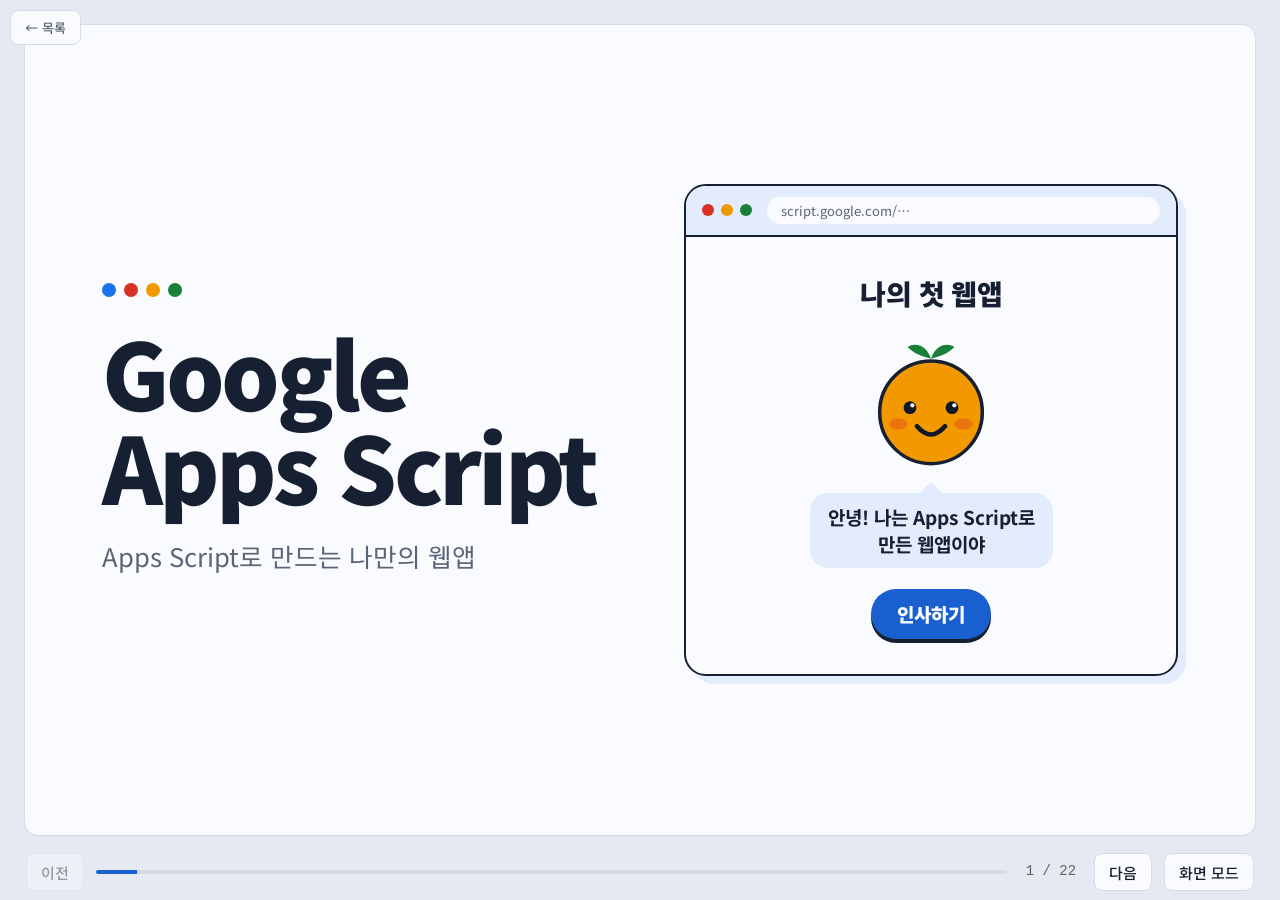
==== apps-script-intro.html @ 28c372a6 "Add course selection landing page and Apps Script slide deck Split the vibe-coding slide viewer out " ====
<!DOCTYPE html>
<html lang="ko">
<head>
<meta charset="UTF-8">
<meta name="viewport" content="width=device-width, initial-scale=1, viewport-fit=cover">
<title>Google Apps Script 소개</title>
<link rel="preconnect" href="https://fonts.googleapis.com">
<link rel="preconnect" href="https://fonts.gstatic.com" crossorigin>
<link href="https://fonts.googleapis.com/css2?family=Noto+Sans+KR:wght@400;500;700;900&display=swap" rel="stylesheet">
<style>
  :root {
    --page: #E4E9F2;
    --stage: #FAFBFE;
    --ink: #172033;
    --muted: #5A6577;
    --line: #D5DBE7;
    --accent: #1A5FD0;
    --accent-soft: #E3ECFC;
    --code-bg: #101827;
    --code-ink: #DDE5F3;
    --c-kw: #8AB4F8;
    --c-str: #81C995;
    --c-fn: #FDD663;
    --c-cm: #7C8AA3;
    --g-blue: #1A73E8;
    --g-red: #D93025;
    --g-yellow: #F29900;
    --g-green: #188038;
    --font: "Noto Sans KR", "Apple SD Gothic Neo", "Malgun Gothic", "Segoe UI", sans-serif;
    --mono: "D2Coding", ui-monospace, "SF Mono", Menlo, Consolas, "Liberation Mono", monospace;
    box-sizing: border-box;
    padding-top: env(safe-area-inset-top, 0px);
    padding-bottom: env(safe-area-inset-bottom, 0px);
  }
  @media (prefers-color-scheme: dark) {
    :root:not([data-theme="light"]) {
      --page: #090D14;
      --stage: #131A26;
      --ink: #E8EDF6;
      --muted: #9AA6BA;
      --line: #263146;
      --accent: #8AB4F8;
      --accent-soft: #1C2B47;
      --code-bg: #0A0F19;
      --g-blue: #8AB4F8;
      --g-red: #F28B82;
      --g-yellow: #FDD663;
      --g-green: #81C995;
    }
  }
  :root[data-theme="dark"] {
    --page: #090D14;
    --stage: #131A26;
    --ink: #E8EDF6;
    --muted: #9AA6BA;
    --line: #263146;
    --accent: #8AB4F8;
    --accent-soft: #1C2B47;
    --code-bg: #0A0F19;
    --g-blue: #8AB4F8;
    --g-red: #F28B82;
    --g-yellow: #FDD663;
    --g-green: #81C995;
  }

  *, *::before, *::after { box-sizing: border-box; }
  html { height: 100%; scroll-padding-top: env(safe-area-inset-top, 0px); }
  body {
    margin: 0;
    height: 100%;
    background: var(--page);
    color: var(--ink);
    font-family: var(--font);
    font-size: 16px;
    line-height: 1.65;
    overflow: hidden;
  }

  .deck {
    position: relative;
    height: 100%;
    padding: clamp(8px, 2vw, 24px);
    padding-bottom: 64px;
  }
  .stage {
    position: relative;
    height: 100%;
    background: var(--stage);
    border: 1px solid var(--line);
    border-radius: 14px;
    overflow: hidden;
  }

  .slide {
    position: absolute;
    inset: 0;
    display: none;
    flex-direction: column;
    justify-content: flex-start;
    padding: clamp(24px, 6vw, 88px);
    overflow-y: auto;
  }
  .slide.active { display: flex; animation: swap .28s ease-out; }
  @keyframes swap { from { opacity: 0; } to { opacity: 1; } }

  .inner { width: 100%; max-width: 1080px; margin: auto; }

  h1, h2, h3, p { margin: 0; }
  h2 {
    font-size: clamp(26px, 4vw, 52px);
    font-weight: 900;
    line-height: 1.25;
    letter-spacing: -0.025em;
    margin-bottom: clamp(20px, 3.4vh, 40px);
    max-width: 22em;
  }
  .lead {
    font-size: clamp(16px, 1.7vw, 22px);
    color: var(--muted);
    max-width: 34em;
  }
  .lead b, li b { color: var(--ink); font-weight: 700; }

  /* Title slide */
  .title-wrap {
    display: grid;
    grid-template-columns: minmax(0, 1.05fr) minmax(0, 1fr);
    gap: clamp(24px, 5vw, 72px);
    align-items: center;
  }
  .title-wrap h1 {
    font-size: clamp(38px, 7.2vw, 104px);
    font-weight: 900;
    line-height: 1.02;
    letter-spacing: -0.04em;
  }
  .title-wrap .sub {
    margin-top: clamp(14px, 2.5vh, 28px);
    font-size: clamp(17px, 2vw, 26px);
    color: var(--muted);
    max-width: 18em;
  }
  .dots { display: flex; gap: 8px; margin-bottom: clamp(16px, 3vh, 32px); }
  .dots i { width: 14px; height: 14px; border-radius: 50%; display: block; }
  .dots i:nth-child(1) { background: var(--g-blue); }
  .dots i:nth-child(2) { background: var(--g-red); }
  .dots i:nth-child(3) { background: var(--g-yellow); }
  .dots i:nth-child(4) { background: var(--g-green); }

  /* Code window */
  .win {
    background: var(--code-bg);
    border-radius: 12px;
    overflow: hidden;
    border: 1px solid var(--line);
    max-width: 100%;
  }
  .win-bar {
    display: flex; align-items: center; gap: 8px;
    padding: 10px 14px;
    background: rgba(255,255,255,.05);
    color: var(--c-cm);
    font-family: var(--mono);
    font-size: 13px;
  }
  .win-bar i { width: 10px; height: 10px; border-radius: 50%; background: var(--c-cm); opacity: .55; display: block; }
  .win-bar span { margin-left: 6px; }
  pre {
    margin: 0;
    padding: clamp(14px, 2vw, 24px);
    color: var(--code-ink);
    font-family: var(--mono);
    font-size: clamp(12px, 1.35vw, 17px);
    line-height: 1.7;
    overflow-x: auto;
  }
  /* Copy button in code window */
  .win-bar .copy-btn {
    margin-left: auto; padding: 6px 16px; min-height: 34px;
    border: 0; border-radius: 8px; cursor: pointer;
    background: var(--accent); color: var(--stage);
    font-family: var(--font); font-weight: 700; font-size: 15px; line-height: 1.2;
  }
  .win-bar .copy-btn { white-space: nowrap; flex: none; }
  .win-bar > span { min-width: 0; overflow: hidden; text-overflow: ellipsis; white-space: nowrap; }
  .win-bar .copy-btn:hover { filter: brightness(1.08); }
  .win-bar .copy-btn.done { background: var(--g-green); }
  .win-bar .copy-btn:focus-visible { outline: 3px solid var(--g-yellow); outline-offset: 2px; }
  .win.wide pre { font-size: clamp(13px, 1.6vw, 21px); }
  .win.prompt pre { white-space: pre-wrap; word-break: keep-all; font-family: var(--font); font-size: clamp(15px, 1.55vw, 20px); line-height: 1.65; }
  .slide.tight { padding-top: clamp(16px, 3.5vh, 40px); padding-bottom: clamp(16px, 3.5vh, 40px); }
  .slide.tight h2 { margin-bottom: clamp(12px, 2.2vh, 24px); }
  .slide.tight .note { word-break: keep-all; }
  /* Guidance under prompt windows: ask Gemini -> paste result */
  .ask-flow { display: grid; grid-template-columns: minmax(0, 1fr) auto minmax(0, 1fr); gap: 10px; align-items: stretch; margin-top: clamp(12px, 2.2vh, 22px); counter-reset: ask; }
  .ask { counter-increment: ask; display: grid; grid-template-columns: 32px minmax(0, 1fr); gap: 12px; align-items: center; padding: 12px 16px; background: var(--accent-soft); border-radius: 12px; font-size: clamp(15px, 1.55vw, 21px); font-weight: 700; line-height: 1.4; word-break: keep-all; }
  .ask::before { content: counter(ask); width: 32px; height: 32px; border-radius: 50%; background: var(--accent); color: var(--stage); display: grid; place-items: center; font-weight: 900; font-size: 15px; }
  .ask small { display: block; margin-top: 2px; font-weight: 500; color: var(--muted); font-size: 0.8em; }
  .ask-flow .ar { align-self: center; color: var(--muted); font-size: clamp(20px, 2.2vw, 30px); }
  .slide.tight .win.narrow pre { line-height: 1.55; font-size: clamp(13px, 1.55vw, 20px); }
  .win.prompt.long pre { font-size: clamp(13px, 1.2vw, 18px); line-height: 1.38; padding-top: 14px; padding-bottom: 14px; }
  .win.scroll pre { max-height: clamp(200px, 46vh, 520px); overflow: auto; }
  .k { color: var(--c-kw); }
  .s { color: var(--c-str); }
  .f { color: var(--c-fn); }
  .c { color: var(--c-cm); }

  /* Definition rows */
  .rows { border-top: 1px solid var(--line); }
  .row {
    display: grid;
    grid-template-columns: minmax(0, 12em) minmax(0, 1fr);
    gap: 8px 28px;
    padding: clamp(12px, 2vh, 20px) 0;
    border-bottom: 1px solid var(--line);
    align-items: baseline;
  }
  .row h3 { font-size: clamp(17px, 1.9vw, 24px); font-weight: 700; letter-spacing: -0.01em; }
  .split h2 { word-break: keep-all; }
  .row p { color: var(--muted); font-size: clamp(15px, 1.5vw, 19px); word-break: keep-all; }
  .row h3 .mark {
    display: inline-block; width: 10px; height: 10px; border-radius: 50%;
    margin-right: 10px; vertical-align: 0.05em;
  }

  /* Two column compare */
  .two { display: grid; grid-template-columns: repeat(2, minmax(0, 1fr)); gap: clamp(20px, 4vw, 56px); }
  .col { border-left: 4px solid var(--accent); padding-left: clamp(14px, 2vw, 24px); }
  .col.alt { border-left-color: var(--g-yellow); }
  .col h3 { font-size: clamp(19px, 2.2vw, 28px); font-weight: 900; margin-bottom: 6px; }
  .col .tag { color: var(--muted); font-size: clamp(14px, 1.4vw, 17px); margin-bottom: 14px; }
  .col ul { margin: 0; padding-left: 1.1em; color: var(--muted); font-size: clamp(15px, 1.5vw, 19px); }
  .col li { margin-bottom: 6px; }

  /* Steps (real sequence) */
  .steps { list-style: none; margin: 0; padding: 0; counter-reset: st; }
  .steps li {
    counter-increment: st;
    display: grid;
    grid-template-columns: 44px minmax(0, 1fr);
    gap: 16px;
    padding: clamp(10px, 1.8vh, 18px) 0;
    border-bottom: 1px solid var(--line);
    font-size: clamp(16px, 1.7vw, 22px);
    align-items: baseline;
  }
  .steps li:first-child { border-top: 1px solid var(--line); }
  .steps li::before {
    content: counter(st);
    width: 36px; height: 36px; border-radius: 50%;
    background: var(--accent-soft); color: var(--accent);
    display: grid; place-items: center;
    font-weight: 900; font-size: 16px;
    align-self: center;
  }
  .steps small { display: block; color: var(--muted); font-size: 0.78em; }

  .link-box {
    display: inline-block;
    margin-top: clamp(16px, 3vh, 32px);
    padding: 14px 22px;
    border-radius: 10px;
    background: var(--accent);
    color: var(--stage);
    font-weight: 700;
    font-size: clamp(17px, 2vw, 24px);
    text-decoration: none;
    font-family: var(--mono);
  }
  .link-box:focus-visible, .ctl button:focus-visible, .theme:focus-visible {
    outline: 3px solid var(--g-yellow); outline-offset: 3px;
  }

  .home-link {
    position: fixed;
    top: calc(env(safe-area-inset-top, 0px) + 10px);
    left: calc(env(safe-area-inset-left, 0px) + 10px);
    z-index: 10;
    display: inline-flex; align-items: center; gap: 6px;
    padding: 6px 14px;
    border-radius: 8px;
    background: var(--stage);
    border: 1px solid var(--line);
    color: var(--muted);
    font-size: 13px; font-weight: 500;
    text-decoration: none;
  }
  .home-link:hover { border-color: var(--accent); color: var(--ink); }
  .home-link:focus-visible { outline: 3px solid var(--g-yellow); outline-offset: 2px; }

  .note {
    margin-top: clamp(14px, 2.4vh, 26px);
    padding: 12px 16px;
    background: var(--accent-soft);
    border-radius: 8px;
    color: var(--ink);
    font-size: clamp(14px, 1.4vw, 18px);
    max-width: 40em;
  }

  .split { display: grid; grid-template-columns: minmax(0, 1fr) minmax(0, 1.1fr); gap: clamp(20px, 4vw, 56px); align-items: center; }
  .split .txt ul { margin: 16px 0 0; padding-left: 1.1em; color: var(--muted); font-size: clamp(15px, 1.6vw, 20px); }
  .split .txt li { margin-bottom: 8px; }

  /* Controls */
  .ctl {
    position: fixed; left: 0; right: 0;
    bottom: env(safe-area-inset-bottom, 0px);
    height: 56px;
    display: flex; align-items: center; gap: 12px;
    padding: 0 clamp(12px, 2vw, 28px);
  }
  .ctl button, .theme {
    font-family: var(--font);
    background: var(--stage);
    color: var(--ink);
    border: 1px solid var(--line);
    border-radius: 8px;
    height: 38px; min-width: 44px; padding: 0 14px;
    font-size: 15px; font-weight: 500;
    cursor: pointer;
  }
  .ctl button:hover:not(:disabled), .theme:hover { border-color: var(--accent); }
  .ctl button:disabled { opacity: .4; cursor: default; }
  .bar { flex: 1; height: 4px; background: var(--line); border-radius: 2px; overflow: hidden; }
  .bar i { display: block; height: 100%; width: 0; background: var(--accent); transition: width .25s ease; }
  .count { font-family: var(--mono); font-size: 14px; color: var(--muted); min-width: 4.5em; text-align: center; }

  /* Less text, bigger type */
  .row { grid-template-columns: minmax(0, 11em) minmax(0, 1fr); }
  .row h3 { font-size: clamp(20px, 2.6vw, 34px); }
  .row p { font-size: clamp(18px, 2.2vw, 28px); color: var(--ink); }
  .col h3 { font-size: clamp(24px, 3.2vw, 44px); }
  .col .tag { font-size: clamp(16px, 1.8vw, 24px); margin: 0; }
  .win.narrow { max-width: 760px; }
  .win.narrow pre { font-size: clamp(13px, 1.7vw, 22px); }
  .note { font-size: clamp(16px, 1.8vw, 24px); }
  .steps li { font-size: clamp(18px, 2.2vw, 28px); }

  /* Sheet mock */
  .sheet { width: 100%; border-collapse: collapse; font-size: clamp(15px, 1.9vw, 24px); background: var(--stage); border: 1px solid var(--line); }
  .sheet th, .sheet td { border: 1px solid var(--line); padding: 10px 16px; text-align: left; }
  .sheet thead th, .sheet tbody th { background: var(--accent-soft); color: var(--muted); font-weight: 500; text-align: center; width: 15%; }
  .sheet td.hd { font-weight: 700; }
  .sheet tr.new td { background: #FFF1B8; color: #3A2E00; font-weight: 700; }
  :root[data-theme="dark"] .sheet tr.new td { background: #4A3D0A; color: #FDE68A; }
  @media (prefers-color-scheme: dark) { :root:not([data-theme="light"]) .sheet tr.new td { background: #4A3D0A; color: #FDE68A; } }
  .cap { margin-top: 12px; color: var(--muted); font-size: clamp(15px, 1.7vw, 22px); }

  /* Spreadsheet as database */
  .tscroll { overflow-x: auto; }
  .sheet.db thead th { width: auto; text-align: left; color: var(--accent); font-weight: 700; }
  .sheet.db td { min-width: 5em; }

  /* Title slide: cute web app window */
  .app { background: var(--stage); border: 2px solid var(--ink); border-radius: 22px; overflow: hidden; max-width: 100%; box-shadow: 8px 8px 0 var(--accent-soft); }
  .app-bar { display: flex; align-items: center; gap: 7px; padding: 11px 16px; background: var(--accent-soft); border-bottom: 2px solid var(--ink); }
  .app-bar i { width: 12px; height: 12px; border-radius: 50%; display: block; }
  .app-bar i:nth-child(1) { background: var(--g-red); }
  .app-bar i:nth-child(2) { background: var(--g-yellow); }
  .app-bar i:nth-child(3) { background: var(--g-green); }
  .app-bar .url { margin-left: 8px; flex: 1; min-width: 0; padding: 3px 14px; border-radius: 999px; background: var(--stage); color: var(--muted); font-size: 13px; overflow: hidden; text-overflow: ellipsis; white-space: nowrap; }
  .app-body { display: flex; flex-direction: column; align-items: center; text-align: center; padding: clamp(18px, 2.6vw, 34px) clamp(16px, 2.4vw, 30px) clamp(20px, 2.8vw, 36px); }
  .app-title { font-size: clamp(18px, 2.2vw, 28px); font-weight: 900; letter-spacing: -0.02em; margin-bottom: clamp(10px, 1.8vh, 18px); }
  .mascot { width: clamp(88px, 11vw, 140px); height: auto; display: block; animation: bob 2.6s ease-in-out infinite; }
  @keyframes bob { 0%, 100% { transform: translateY(0); } 50% { transform: translateY(-6px); } }
  .bubble { position: relative; margin-top: clamp(14px, 2.2vh, 22px); padding: 10px 18px; border-radius: 18px; background: var(--accent-soft); color: var(--ink); font-size: clamp(14px, 1.5vw, 19px); font-weight: 700; line-height: 1.45; }
  .bubble::before { content: ""; position: absolute; left: 50%; top: -8px; width: 16px; height: 16px; background: var(--accent-soft); transform: translateX(-50%) rotate(45deg); border-radius: 3px; }
  .cute-btn { margin-top: clamp(14px, 2.4vh, 24px); padding: 9px 26px; border-radius: 999px; background: var(--accent); color: var(--stage); font-weight: 900; font-size: clamp(14px, 1.5vw, 19px); box-shadow: 0 4px 0 var(--ink); }

  /* What is Apps Script */
  .def { font-size: clamp(22px, 3.2vw, 42px); font-weight: 700; line-height: 1.5; letter-spacing: -0.02em; max-width: 22em; margin: 0 0 clamp(24px, 4vh, 44px); }
  .def b { color: var(--accent); font-weight: 900; }
  .svc { list-style: none; margin: 0; padding: 0; display: flex; flex-wrap: wrap; gap: 10px 28px; }
  .svc li { display: flex; align-items: center; gap: 10px; font-size: clamp(16px, 1.9vw, 24px); color: var(--muted); font-weight: 500; }
  .svc i { width: 12px; height: 12px; border-radius: 50%; display: block; }

  /* Wheel illustration */
  .wheel-wrap { display: flex; justify-content: center; }
  .wheel { width: 100%; max-width: 340px; height: auto; }

  /* Part dividers */
  .part { display: flex; align-items: center; flex-wrap: wrap; gap: clamp(16px, 5vw, 72px); }
  .pnum {
    font-size: clamp(120px, 24vw, 320px); font-weight: 900; line-height: .85;
    letter-spacing: -0.06em; color: var(--accent);
  }
  .part.p2 .pnum { color: var(--g-green); }
  .plabel { margin: 0 0 8px; font-size: clamp(18px, 2.2vw, 28px); font-weight: 700; color: var(--muted); }
  .part h2 { margin: 0; font-size: clamp(32px, 5.6vw, 72px); }

  /* File roles flow */
  .flow { display: flex; align-items: stretch; gap: clamp(8px, 1.6vw, 20px); }
  .flow .box {
    flex: 1; min-width: 0; background: var(--stage);
    border: 2px solid var(--line); border-radius: 12px;
    padding: clamp(14px, 2.4vw, 30px);
  }
  .flow .b1 { border-color: var(--g-blue); }
  .flow .b2 { border-color: var(--g-yellow); }
  .flow .b3 { border-color: var(--g-green); }
  .flow .box b { display: block; font-size: clamp(20px, 2.8vw, 36px); font-weight: 900; letter-spacing: -0.02em; margin-bottom: 6px; overflow-wrap: anywhere; }
  .flow .box span { display: block; color: var(--muted); font-size: clamp(15px, 1.8vw, 24px); }
  .flow .ar { align-self: center; color: var(--muted); font-size: clamp(22px, 3.2vw, 44px); }

  @media (max-width: 720px) {
    .flow { flex-direction: column; }
    .flow .ar { transform: rotate(90deg); align-self: center; }

    .title-wrap, .split, .two { grid-template-columns: minmax(0, 1fr); }
    .row { grid-template-columns: minmax(0, 1fr); gap: 2px; }
    .slide { padding-top: 32px; }
    .inner { margin: 0 auto; }
    .ask-flow { grid-template-columns: minmax(0, 1fr); }
    .ask-flow .ar { transform: rotate(90deg); justify-self: center; }
    .theme { display: none; }
  }
  @media (prefers-reduced-motion: reduce) {
    .slide.active { animation: none; }
    .bar i { transition: none; }
    .mascot { animation: none; }
  }
</style>
</head>
<body>
<a class="home-link" href="index.html">← 목록</a>
<main class="deck">
  <div class="stage" id="stage">

    <!-- 1. Title -->
    <section class="slide active" aria-label="표지">
      <div class="inner title-wrap">
        <div>
          <div class="dots" aria-hidden="true"><i></i><i></i><i></i><i></i></div>
          <h1>Google<br>Apps Script</h1>
          <p class="sub">Apps Script로 만드는 나만의 웹앱</p>
        </div>
        <div class="app" aria-hidden="true">
          <div class="app-bar"><i></i><i></i><i></i><span class="url">script.google.com/…</span></div>
          <div class="app-body">
            <div class="app-title">나의 첫 웹앱</div>
            <svg class="mascot" viewBox="0 0 120 120" role="img" aria-label="웃는 얼굴 캐릭터">
              <path d="M60 22 C56 10 46 8 40 12 C46 18 52 20 60 22 Z" fill="var(--g-green)"/>
              <path d="M60 22 C64 10 74 8 80 12 C74 18 68 20 60 22 Z" fill="var(--g-green)"/>
              <circle cx="60" cy="68" r="44" fill="var(--g-yellow)" stroke="var(--ink)" stroke-width="3"/>
              <circle cx="42" cy="64" r="5.5" fill="var(--code-bg)"/>
              <circle cx="78" cy="64" r="5.5" fill="var(--code-bg)"/>
              <circle cx="44" cy="62" r="1.8" fill="#fff"/>
              <circle cx="80" cy="62" r="1.8" fill="#fff"/>
              <ellipse cx="32" cy="78" rx="8" ry="5" fill="var(--g-red)" opacity=".35"/>
              <ellipse cx="88" cy="78" rx="8" ry="5" fill="var(--g-red)" opacity=".35"/>
              <path d="M48 80 Q60 94 72 80" fill="none" stroke="var(--code-bg)" stroke-width="4" stroke-linecap="round"/>
            </svg>
            <div class="bubble">안녕! 나는 Apps Script로<br>만든 웹앱이야</div>
            <div class="cute-btn">인사하기</div>
          </div>
        </div>
      </div>
    </section>

    <!-- Part 1 divider -->
    <section class="slide" aria-label="파트 1">
      <div class="inner part">
        <div class="pnum" aria-hidden="true">1</div>
        <div>
          <p class="plabel">파트 1</p>
          <h2>Apps Script 소개와 돌림판 만들기</h2>
        </div>
      </div>
    </section>

    <!-- What is Apps Script -->
    <section class="slide" aria-label="Apps Script란">
      <div class="inner">
        <h2>Google Apps Script란?</h2>
        <p class="def">구글 서비스를 <b>자바스크립트</b>로 다루고 확장할 수 있도록 구글이 제공하는 개발 플랫폼입니다.</p>
        <ul class="svc" aria-label="연동 가능한 구글 서비스">
          <li><i style="background:var(--g-green)"></i>스프레드시트</li>
          <li><i style="background:var(--g-blue)"></i>문서</li>
          <li><i style="background:var(--g-red)"></i>Gmail</li>
          <li><i style="background:var(--g-yellow)"></i>캘린더</li>
          <li><i style="background:var(--muted)"></i>드라이브</li>
          <li><i style="background:var(--g-blue)"></i>폼</li>
        </ul>
      </div>
    </section>

    <!-- 2. Features -->
    <section class="slide" aria-label="특징">
      <div class="inner">
        <h2>특징</h2>
        <div class="rows">
          <div class="row"><h3>자바스크립트</h3><p>익숙한 언어로 작성</p></div>
          <div class="row"><h3>구글 서버</h3><p>내 컴퓨터에서 안 돌려도 됨</p></div>
          <div class="row"><h3>구글 연동</h3><p>시트 · 메일 · 캘린더 · 폼</p></div>
        </div>
      </div>
    </section>

    <!-- 3. Benefits -->
    <section class="slide" aria-label="장점">
      <div class="inner">
        <h2>장점</h2>
        <div class="rows">
          <div class="row"><h3>무료</h3><p>구글 계정만 있으면 OK</p></div>
          <div class="row"><h3>설치 없음</h3><p>브라우저에서 바로 개발</p></div>
          <div class="row"><h3>자동화</h3><p>반복 작업을 알아서 처리</p></div>
          <div class="row"><h3>공유</h3><p>링크 하나로 웹앱 배포</p></div>
        </div>
      </div>
    </section>

    <!-- 4. Site -->
    <section class="slide" aria-label="사이트">
      <div class="inner">
        <h2>여기서 시작하세요</h2>
        <a class="link-box" href="https://script.google.com" target="_blank" rel="noopener">script.google.com</a>
        <p class="note">구글 로그인 → <b>새 프로젝트</b></p>
      </div>
    </section>

    <!-- 5. Files -->
    <section class="slide" aria-label="만들 수 있는 파일">
      <div class="inner">
        <h2>이런 파일을 만들 수 있어요</h2>
        <div class="two">
          <div class="col">
            <h3>자바스크립트 파일</h3>
            <p class="tag">기능을 만드는 코드 (.gs)</p>
          </div>
          <div class="col alt">
            <h3>HTML 파일</h3>
            <p class="tag">화면을 만드는 웹페이지</p>
          </div>
        </div>
      </div>
    </section>

    <!-- Practice 1 intro -->
    <section class="slide" aria-label="실습 1 돌림판">
      <div class="inner split">
        <div class="txt">
          <h2>실습 1 : 돌림판 만들기</h2>
          <div class="rows">
            <div class="row"><h3>Code.gs</h3><p>페이지를 여는 역할</p></div>
            <div class="row"><h3>index.html</h3><p>화면을 만드는 역할</p></div>
          </div>
        </div>
        <div class="wheel-wrap" aria-hidden="true">
          <svg class="wheel" viewBox="0 0 320 340" role="img" aria-label="돌림판 예시">
            <path d="M160 190 L90.0 68.8 A140 140 0 0 1 230.0 68.8 Z" style="fill:var(--g-blue);stroke:var(--stage);stroke-width:3"/>
            <text transform="translate(160 190) rotate(-90)" x="126" y="6" text-anchor="end" style="fill:var(--stage);font-weight:700;font-size:17px;font-family:var(--font)">김철수</text>
            <path d="M160 190 L230.0 68.8 A140 140 0 0 1 300.0 190.0 Z" style="fill:var(--g-red);stroke:var(--stage);stroke-width:3"/>
            <text transform="translate(160 190) rotate(-30)" x="126" y="6" text-anchor="end" style="fill:var(--stage);font-weight:700;font-size:17px;font-family:var(--font)">이영희</text>
            <path d="M160 190 L300.0 190.0 A140 140 0 0 1 230.0 311.2 Z" style="fill:var(--g-green);stroke:var(--stage);stroke-width:3"/>
            <text transform="translate(160 190) rotate(30)" x="126" y="6" text-anchor="end" style="fill:var(--stage);font-weight:700;font-size:17px;font-family:var(--font)">박민수</text>
            <path d="M160 190 L230.0 311.2 A140 140 0 0 1 90.0 311.2 Z" style="fill:var(--g-blue);stroke:var(--stage);stroke-width:3"/>
            <text transform="translate(160 190) rotate(90)" x="126" y="6" text-anchor="end" style="fill:var(--stage);font-weight:700;font-size:17px;font-family:var(--font)">최지우</text>
            <path d="M160 190 L90.0 311.2 A140 140 0 0 1 20.0 190.0 Z" style="fill:var(--g-red);stroke:var(--stage);stroke-width:3"/>
            <text transform="translate(160 190) rotate(150)" x="126" y="6" text-anchor="end" style="fill:var(--stage);font-weight:700;font-size:17px;font-family:var(--font)">정하늘</text>
            <path d="M160 190 L20.0 190.0 A140 140 0 0 1 90.0 68.8 Z" style="fill:var(--g-green);stroke:var(--stage);stroke-width:3"/>
            <text transform="translate(160 190) rotate(210)" x="126" y="6" text-anchor="end" style="fill:var(--stage);font-weight:700;font-size:17px;font-family:var(--font)">한서윤</text>
            <circle cx="160" cy="190" r="18" style="fill:var(--stage);stroke:var(--line);stroke-width:2"/>
            <path d="M146 18 L174 18 L160 58 Z" style="fill:var(--ink)"/>
          </svg>
        </div>
      </div>
    </section>

    <!-- Practice 1: ask Gemini (prompt, copy) -->
    <section class="slide tight" aria-label="Gemini에게 물어보기">
      <div class="inner">
        <h2>Gemini에게 물어보기</h2>
        <div class="win wide prompt">
          <div class="win-bar"><i></i><i></i><i></i><span>Gemini 프롬프트</span><button class="copy-btn" type="button" data-target="prompt-gemini" aria-live="polite">프롬프트 복사</button></div>
<pre id="prompt-gemini">Google Apps Script 웹앱으로 돌림판을 만들어 줘. 스프레드시트 연동은 없고, 파일은 2개야.
1) Code.gs : doGet()에서 index.html 열기, 제목 '돌림판', 모바일 viewport 설정
2) index.html : canvas 돌림판, '돌리기' 버튼, 결과 표시, 항목 입력창(한 줄에 하나, 최대 12개)
파일별로 코드블록을 나눠서, 설명 없이 코드만 줘.</pre>
        </div>
        <div class="ask-flow">
          <div class="ask"><span>프롬프트를 복사해서 Gemini에게 물어보기</span></div>
          <span class="ar" aria-hidden="true">→</span>
          <div class="ask"><span>나온 코드를 <b>Code.gs</b>와 <b>index.html</b>에 각각 붙여넣기<small>index.html은 + 버튼 → HTML → 이름 index로 추가</small></span></div>
        </div>
      </div>
    </section>

    <!-- Practice 1 deploy -->
    <section class="slide" aria-label="돌림판 배포">
      <div class="inner">
        <h2>웹앱으로 배포하기</h2>
        <ol class="steps">
          <li><span>배포 → 새 배포 → 웹 앱</span></li>
          <li><span>실행 사용자 <b>나</b> · 액세스 <b>모든 사용자</b></span></li>
          <li><span>주소(URL)를 열어 돌림판 확인</span></li>
        </ol>
      </div>
    </section>

    <!-- Part 2 divider -->
    <section class="slide" aria-label="파트 2">
      <div class="inner part p2">
        <div class="pnum" aria-hidden="true">2</div>
        <div>
          <p class="plabel">파트 2</p>
          <h2>스프레드시트 연동 게시판 만들기</h2>
        </div>
      </div>
    </section>

    <!-- 7. Board goal -->
    <section class="slide" aria-label="게시판 만들기">
      <div class="inner">
        <h2>실습 2 : 게시판 만들기</h2>
        <div class="rows">
          <div class="row"><h3>글쓰기</h3><p>누구나</p></div>
          <div class="row"><h3>글 읽기</h3><p>선생님만</p></div>
          <div class="row"><h3>댓글 · 삭제</h3><p>선생님만</p></div>
        </div>
      </div>
    </section>

    <!-- Why spreadsheet -->
    <section class="slide" aria-label="글 저장할 곳">
      <div class="inner">
        <h2>게시글은 어디에 저장할까요?</h2>
        <div class="rows">
          <div class="row"><h3>필요</h3><p>게시글을 저장할 데이터베이스</p></div>
          <div class="row"><h3>문제</h3><p>서버 구축과 설정에 시간과 지식이 필요</p></div>
          <div class="row"><h3>해결</h3><p>구글 스프레드시트를 데이터베이스로 활용</p></div>
        </div>
      </div>
    </section>

    <!-- Spreadsheet as DB -->
    <section class="slide" aria-label="스프레드시트는 간단한 데이터베이스">
      <div class="inner">
        <h2>스프레드시트가 간단한 데이터베이스 역할을 해요</h2>
        <div class="tscroll">
          <table class="sheet db" aria-label="게시판 시트 예시">
            <thead><tr><th>번호</th><th>이름</th><th>제목</th><th>내용</th><th>댓글</th></tr></thead>
            <tbody>
              <tr><td>1</td><td>김철수</td><td>안녕하세요</td><td>첫 글이에요!</td><td>환영해요</td></tr>
              <tr><td>2</td><td>이영희</td><td>질문 있어요</td><td>숙제가 뭐예요?</td><td></td></tr>
            </tbody>
          </table>
        </div>
        <p class="cap">한 줄이 글 하나, 사용자가 글을 남기면 새 줄이 생겨요</p>
      </div>
    </section>

    <!-- 8. Roles -->
    <section class="slide" aria-label="파일의 역할">
      <div class="inner">
        <h2>파일은 두 개, 역할이 달라요</h2>
        <div class="flow">
          <div class="box b1"><b>index.html</b><span>화면<br>글 쓰는 곳</span></div>
          <div class="ar" aria-hidden="true">→</div>
          <div class="box b2"><b>Code.gs</b><span>처리<br>저장 · 확인 · 삭제</span></div>
          <div class="ar" aria-hidden="true">→</div>
          <div class="box b3"><b>스프레드시트</b><span>저장소<br>글이 쌓이는 곳</span></div>
        </div>
        <p class="note">Code.gs는 자바스크립트로 쓴 파일이에요.</p>
      </div>
    </section>

    <!-- Part 2 start -->
    <section class="slide" aria-label="시작하기">
      <div class="inner">
        <h2>시작하기 : 스프레드시트 만들기</h2>
        <ol class="steps">
          <li><span>구글 스프레드시트를 새로 만들기</span></li>
          <li><span>상단 메뉴에서 확장 프로그램 → Apps Script</span></li>
          <li><span>Code.gs 파일이 열리면 준비 완료</span></li>
        </ol>
        <p class="note">이렇게 열면 스프레드시트와 자동으로 연결됩니다.</p>
      </div>
    </section>

    <!-- Part 2: ask Gemini (prompt, copy) -->
    <section class="slide tight" aria-label="게시판 Gemini에게 물어보기">
      <div class="inner">
        <h2>Gemini에게 물어보기</h2>
        <div class="win wide prompt long">
          <div class="win-bar"><i></i><i></i><i></i><span>Gemini 프롬프트</span><button class="copy-btn" type="button" data-target="prompt-gemini-board" aria-live="polite">프롬프트 복사</button></div>
<pre id="prompt-gemini-board">Google 스프레드시트에서 연 Apps Script로 '우리 반 게시판' 웹앱을 만들어 줘. 파일은 2개야.

[Code.gs]
- 맨 위에 선생님 비밀번호 상수(TEACHER_PASSWORD) 두기
- '게시판' 시트에 글 저장 (없으면 제목 줄과 함께 자동 생성)
  열 : 번호, 작성일시, 이름, 제목, 내용, 댓글
- 글쓰기는 누구나 (빈칸·글자 수 검사, 동시에 써도 겹치지 않게)
- 글 목록(최신순) · 댓글 · 삭제는 선생님만, 비밀번호는 서버에서 확인

[index.html]
- 탭 2개 : 글쓰기 / 선생님 전용
- 글쓰기 : 이름·제목·내용 입력 + '글 남기기' 버튼, 결과 메시지
- 선생님 전용 : 비밀번호로 입장 → 글 목록, 댓글 등록, 삭제(확인창)
- 글 내용은 textContent로 표시, 모바일에서도 잘 보이게
파일별로 코드블록을 나눠서, 설명 없이 코드만 줘.</pre>
        </div>
        <div class="ask-flow">
          <div class="ask"><span>프롬프트를 복사해서 Gemini에게 물어보기</span></div>
          <span class="ar" aria-hidden="true">→</span>
          <div class="ask"><span>나온 코드 2개는 다음 장에서 붙여넣기<small><b>Code.gs</b> → <b>index.html</b> 순서</small></span></div>
        </div>
      </div>
    </section>

    <!-- 9. Make Code.gs -->
    <section class="slide" aria-label="Code.gs 만들기">
      <div class="inner">
        <h2>Code.gs 만들기</h2>
        <ol class="steps">
          <li><span>Gemini가 준 <b>Code.gs</b> 코드를 복사해서, 안을 지우고 붙여 넣기</span></li>
          <li><span>맨 위 비밀번호를 내 것으로 바꾸기</span></li>
          <li><span>저장하기 (Ctrl + S)</span></li>
        </ol>
      </div>
    </section>

    <!-- 10. Make index.html -->
    <section class="slide" aria-label="index.html 만들기">
      <div class="inner">
        <h2>index.html 만들기</h2>
        <ol class="steps">
          <li><span>왼쪽 파일 옆 + 버튼 → HTML</span></li>
          <li><span>이름을 index로 정하기</span></li>
          <li><span>Gemini가 준 <b>index.html</b> 코드를 복사해서, 안을 지우고 붙여 넣기</span></li>
        </ol>
        <p class="note">이름은 꼭 <b>index.html</b>로 해야 합니다. Code.gs가 이 이름으로 화면을 찾아요.</p>
      </div>
    </section>

    <!-- 11. Deploy -->
    <section class="slide" aria-label="배포하기">
      <div class="inner">
        <h2>배포하기</h2>
        <ol class="steps">
          <li><span>배포 → 새 배포 → 웹 앱 (설정은 실습 1과 동일)</span></li>
          <li><span>스프레드시트 접근 권한 승인</span></li>
          <li><span>주소(URL)를 학생에게 공유</span></li>
        </ol>
        <p class="note">코드를 고친 뒤에는 새 버전으로 다시 배포합니다.</p>
      </div>
    </section>

    <!-- Sharing settings -->
    <section class="slide" aria-label="공유 설정 확인">
      <div class="inner">
        <h2>공유 설정 확인</h2>
        <div class="rows">
          <div class="row"><h3>스프레드시트</h3><p>나만 접근 (일반 액세스: 제한됨)</p></div>
          <div class="row"><h3>학생</h3><p>웹앱 주소로만 접속 (시트 권한 불필요)</p></div>
          <div class="row"><h3>웹앱 액세스</h3><p>모든 사용자</p></div>
        </div>
      </div>
    </section>

    <!-- 12. Start -->
    <section class="slide" aria-label="마무리">
      <div class="inner">
        <h2>지금 바로 해 보세요</h2>
        <a class="link-box" href="https://script.google.com" target="_blank" rel="noopener">script.google.com</a>
      </div>
    </section>

  </div>
</main>

<nav class="ctl" aria-label="슬라이드 이동">
  <button id="prev" type="button" aria-label="이전 슬라이드">이전</button>
  <div class="bar" aria-hidden="true"><i id="prog"></i></div>
  <span class="count" id="count" aria-live="polite">1 / 10</span>
  <button id="next" type="button" aria-label="다음 슬라이드">다음</button>
  <button class="theme" id="theme" type="button" aria-label="밝게 또는 어둡게 전환">화면 모드</button>
</nav>

<script>
(function () {
  var slides = Array.prototype.slice.call(document.querySelectorAll('.slide'));
  var prev = document.getElementById('prev');
  var next = document.getElementById('next');
  var prog = document.getElementById('prog');
  var count = document.getElementById('count');
  var idx = 0;

  function show(n) {
    idx = Math.max(0, Math.min(slides.length - 1, n));
    slides.forEach(function (s, i) {
      s.classList.toggle('active', i === idx);
      if (i === idx) { s.scrollTop = 0; }
    });
    prev.disabled = idx === 0;
    next.disabled = idx === slides.length - 1;
    prog.style.width = ((idx + 1) / slides.length * 100) + '%';
    count.textContent = (idx + 1) + ' / ' + slides.length;
  }

  prev.addEventListener('click', function () { show(idx - 1); });
  next.addEventListener('click', function () { show(idx + 1); });

  document.addEventListener('keydown', function (e) {
    if (e.key === 'ArrowRight' || e.key === 'PageDown' || e.key === ' ') {
      if (e.target && e.target.tagName === 'BUTTON' && e.key === ' ') { return; }
      e.preventDefault(); show(idx + 1);
    } else if (e.key === 'ArrowLeft' || e.key === 'PageUp') {
      e.preventDefault(); show(idx - 1);
    } else if (e.key === 'Home') { show(0); }
    else if (e.key === 'End') { show(slides.length - 1); }
  });

  var sx = null, sy = null;
  var stage = document.getElementById('stage');
  stage.addEventListener('touchstart', function (e) {
    sx = e.touches[0].clientX; sy = e.touches[0].clientY;
  }, { passive: true });
  stage.addEventListener('touchend', function (e) {
    if (sx === null) { return; }
    var dx = e.changedTouches[0].clientX - sx;
    var dy = e.changedTouches[0].clientY - sy;
    if (Math.abs(dx) > 60 && Math.abs(dx) > Math.abs(dy) * 1.5) {
      show(dx < 0 ? idx + 1 : idx - 1);
    }
    sx = null; sy = null;
  }, { passive: true });

  document.getElementById('theme').addEventListener('click', function () {
    var root = document.documentElement;
    var current = root.getAttribute('data-theme');
    if (!current) {
      current = window.matchMedia('(prefers-color-scheme: dark)').matches ? 'dark' : 'light';
    }
    root.setAttribute('data-theme', current === 'dark' ? 'light' : 'dark');
  });

  function fallbackCopy(text) {
    var ta = document.createElement('textarea');
    ta.value = text;
    ta.setAttribute('readonly', '');
    ta.style.position = 'fixed'; ta.style.top = '0'; ta.style.left = '-9999px'; ta.style.opacity = '0';
    document.body.appendChild(ta);
    ta.select();
    ta.setSelectionRange(0, text.length);
    var ok = false;
    try { ok = document.execCommand('copy'); } catch (err) { ok = false; }
    document.body.removeChild(ta);
    return ok;
  }

  Array.prototype.forEach.call(document.querySelectorAll('.copy-btn'), function (btn) {
    var label = btn.textContent;
    btn.addEventListener('click', function () {
      var pre = document.getElementById(btn.getAttribute('data-target'));
      var text = pre.textContent;
      function done(ok) {
        if (!ok) {
          var r = document.createRange();
          r.selectNodeContents(pre);
          var sel = window.getSelection();
          sel.removeAllRanges();
          sel.addRange(r);
        }
        btn.textContent = ok ? '복사됨 ✓' : '자동 복사 실패 · Ctrl+C';
        btn.classList.toggle('done', ok);
        clearTimeout(btn._t);
        btn._t = setTimeout(function () {
          btn.textContent = label;
          btn.classList.remove('done');
        }, 2200);
      }
      if (navigator.clipboard && navigator.clipboard.writeText) {
        navigator.clipboard.writeText(text).then(
          function () { done(true); },
          function () { done(fallbackCopy(text)); }
        );
      } else {
        done(fallbackCopy(text));
      }
    });
  });

  show(0);
})();
</script>
</body>
</html>
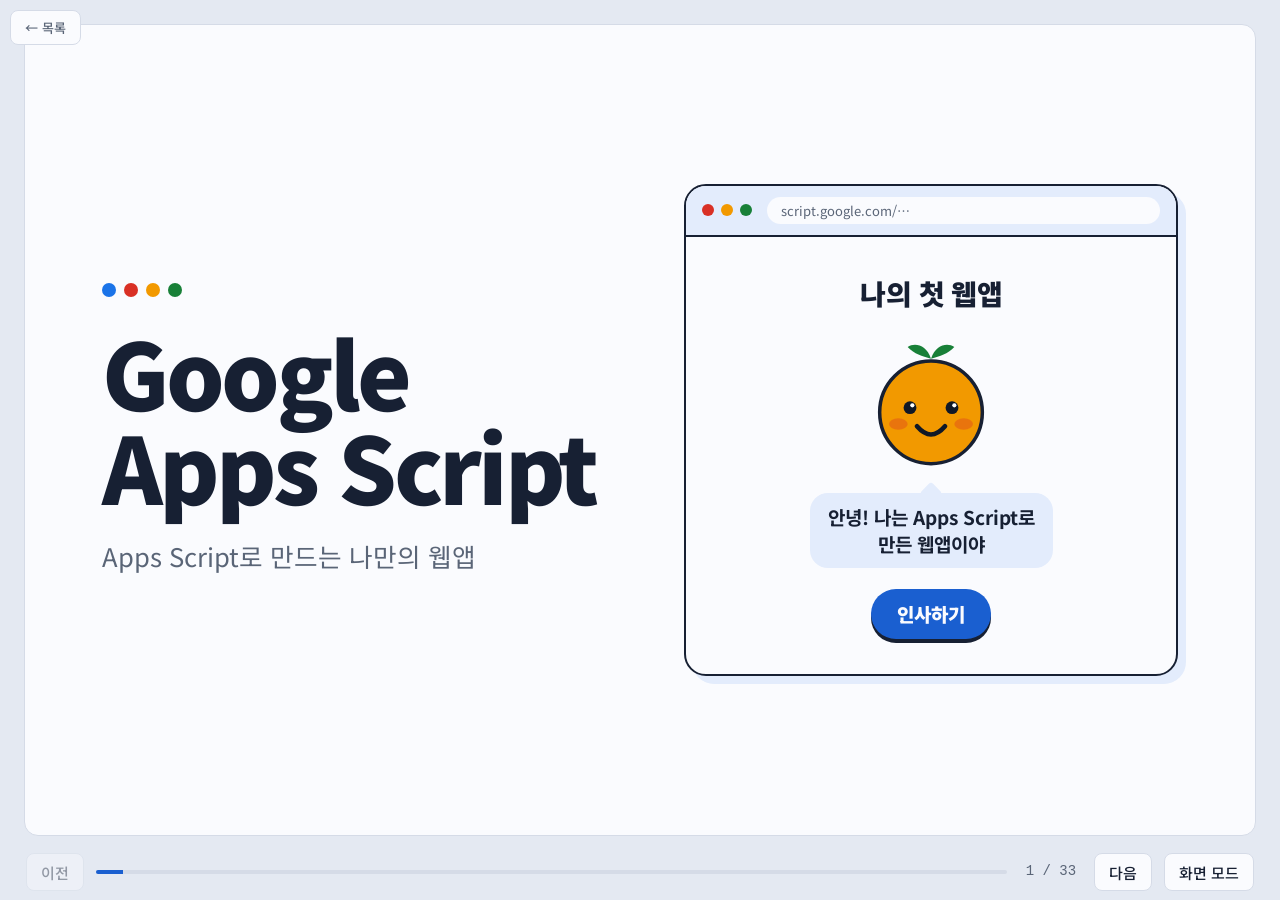
==== commit 4c950aab: "Add fruit-merge game practice with spreadsheet leaderboard Third Apps Script exercise: a Suika-style" ====
--- a/apps-script-intro.html
+++ b/apps-script-intro.html
@@ -386,6 +386,7 @@
     letter-spacing: -0.06em; color: var(--accent);
   }
   .part.p2 .pnum { color: var(--g-green); }
+  .part.p3 .pnum { color: var(--g-red); }
   .plabel { margin: 0 0 8px; font-size: clamp(18px, 2.2vw, 28px); font-weight: 700; color: var(--muted); }
   .part h2 { margin: 0; font-size: clamp(32px, 5.6vw, 72px); }
 
@@ -748,6 +749,170 @@
 
     <!-- Sharing settings -->
     <section class="slide" aria-label="공유 설정 확인">
+      <div class="inner">
+        <h2>공유 설정 확인</h2>
+        <div class="rows">
+          <div class="row"><h3>스프레드시트</h3><p>나만 접근 (일반 액세스: 제한됨)</p></div>
+          <div class="row"><h3>학생</h3><p>웹앱 주소로만 접속 (시트 권한 불필요)</p></div>
+          <div class="row"><h3>웹앱 액세스</h3><p>모든 사용자</p></div>
+        </div>
+      </div>
+    </section>
+
+    <!-- Part 3 divider -->
+    <section class="slide" aria-label="파트 3">
+      <div class="inner part p3">
+        <div class="pnum" aria-hidden="true">3</div>
+        <div>
+          <p class="plabel">파트 3</p>
+          <h2>과일 합치기 게임 만들기</h2>
+        </div>
+      </div>
+    </section>
+
+    <!-- Practice 3 goal -->
+    <section class="slide" aria-label="실습 3 목표">
+      <div class="inner">
+        <h2>실습 3 : 과일 합치기 게임</h2>
+        <div class="rows">
+          <div class="row"><h3>게임 플레이</h3><p>과일을 떨어뜨려 같은 과일끼리 합치기</p></div>
+          <div class="row"><h3>점수 저장</h3><p>이름과 점수를 스프레드시트에 기록</p></div>
+          <div class="row"><h3>랭킹 보기</h3><p>가장 높은 점수 순서로 확인</p></div>
+        </div>
+      </div>
+    </section>
+
+    <!-- Why spreadsheet ranking -->
+    <section class="slide" aria-label="기록은 어디에 저장할까요">
+      <div class="inner">
+        <h2>기록은 어디에 저장할까요?</h2>
+        <div class="rows">
+          <div class="row"><h3>필요</h3><p>누가 몇 점을 냈는지 기록할 곳</p></div>
+          <div class="row"><h3>문제</h3><p>점수를 매번 손으로 적어 두기 번거로움</p></div>
+          <div class="row"><h3>해결</h3><p>구글 스프레드시트를 랭킹판으로 활용</p></div>
+        </div>
+      </div>
+    </section>
+
+    <!-- Ranking sheet example -->
+    <section class="slide" aria-label="랭킹 시트 예시">
+      <div class="inner">
+        <h2>스프레드시트가 랭킹판이 돼요</h2>
+        <div class="tscroll">
+          <table class="sheet db" aria-label="기록 시트 예시">
+            <thead><tr><th>이름</th><th>점수</th><th>일시</th></tr></thead>
+            <tbody>
+              <tr><td>김철수</td><td>1280</td><td>2026-09-29 10:12</td></tr>
+              <tr><td>이영희</td><td>2460</td><td>2026-09-29 10:15</td></tr>
+            </tbody>
+          </table>
+        </div>
+        <p class="cap">게임이 끝날 때마다 새 줄이 자동으로 추가돼요</p>
+      </div>
+    </section>
+
+    <!-- File roles -->
+    <section class="slide" aria-label="파일의 역할 (게임)">
+      <div class="inner">
+        <h2>파일은 두 개, 역할이 달라요</h2>
+        <div class="flow">
+          <div class="box b1"><b>index.html</b><span>화면<br>게임 플레이</span></div>
+          <div class="ar" aria-hidden="true">→</div>
+          <div class="box b2"><b>Code.gs</b><span>처리<br>점수 저장 · 랭킹 계산</span></div>
+          <div class="ar" aria-hidden="true">→</div>
+          <div class="box b3"><b>스프레드시트</b><span>저장소<br>기록이 쌓이는 곳</span></div>
+        </div>
+        <p class="note">Code.gs는 자바스크립트로 쓴 파일이에요.</p>
+      </div>
+    </section>
+
+    <!-- Start: create sheet -->
+    <section class="slide" aria-label="시작하기 (게임)">
+      <div class="inner">
+        <h2>시작하기 : 스프레드시트 만들기</h2>
+        <ol class="steps">
+          <li><span>구글 스프레드시트를 새로 만들기</span></li>
+          <li><span>상단 메뉴에서 확장 프로그램 → Apps Script</span></li>
+          <li><span>Code.gs 파일이 열리면 준비 완료</span></li>
+        </ol>
+        <p class="note">이렇게 열면 스프레드시트와 자동으로 연결됩니다.</p>
+      </div>
+    </section>
+
+    <!-- Part 3: ask Gemini (prompt, copy) -->
+    <section class="slide tight" aria-label="게임 Gemini에게 물어보기">
+      <div class="inner">
+        <h2>Gemini에게 물어보기</h2>
+        <div class="win wide prompt long scroll">
+          <div class="win-bar"><i></i><i></i><i></i><span>Gemini 프롬프트</span><button class="copy-btn" type="button" data-target="prompt-gemini-game" aria-live="polite">프롬프트 복사</button></div>
+<pre id="prompt-gemini-game">Google Apps Script 웹앱으로 '과일 합치기' 게임을 만들어 줘. 스프레드시트를 점수 기록용 DB로 써. 파일은 2개야.
+
+[Code.gs]
+- doGet()에서 index.html 열기, 제목 '과일 합치기', 모바일 viewport 설정
+- '기록' 시트에 점수 저장 (없으면 제목 줄과 함께 자동 생성), 열 : 이름, 점수, 일시
+- saveScore(name, score) : 기록 시트 맨 아래에 한 줄 추가
+- getRanking() : 점수 높은 순으로 상위 10개를 [이름, 점수] 배열로 반환
+
+[index.html]
+- canvas로 만드는 과일 합치기(수박게임 스타일) 미니게임
+  - 위에서 과일이 하나씩 나오고, 화면을 탭하거나 클릭한 위치로 떨어뜨림
+  - 중력으로 아래로 내려가다 바닥 · 벽 · 다른 과일과 부딪히면 멈춤
+  - 크기가 같은 과일끼리 부딪히면 둘 다 사라지고 그 자리에 한 단계 큰 과일이 새로 생기며 점수 획득 (단계 6~7개, 단색 원 + 이모지로 표현. 작은 과일부터 수박까지)
+  - 게임 시작 직후에는 작은 과일 1~2단계만 떨어지다가, 시간이 지날수록(예: 20초마다) 떨어질 수 있는 과일의 최대 단계가 하나씩 올라가서 점점 큰 과일도 섞여 떨어짐 → 난이도 상승
+  - 쌓인 과일이 위쪽 안전선을 넘으면 게임 오버
+- 시작 전 이름 입력창과 '시작' 버튼
+- 게임 오버 시 최종 점수 표시 + google.script.run으로 saveScore(이름, 점수) 호출
+- 게임 오버 화면에 getRanking()으로 받은 순위 TOP 10을 표로 보여주고, '다시하기' 버튼 제공
+- 모바일 터치로도 조작 가능하게, 화면 꽉 차게
+파일별로 코드블록을 나눠서, 설명 없이 코드만 줘.</pre>
+        </div>
+        <div class="ask-flow">
+          <div class="ask"><span>프롬프트를 복사해서 Gemini에게 물어보기</span></div>
+          <span class="ar" aria-hidden="true">→</span>
+          <div class="ask"><span>나온 코드 2개는 다음 장에서 붙여넣기<small><b>Code.gs</b> → <b>index.html</b> 순서</small></span></div>
+        </div>
+      </div>
+    </section>
+
+    <!-- Make Code.gs (game) -->
+    <section class="slide" aria-label="Code.gs 만들기 (게임)">
+      <div class="inner">
+        <h2>Code.gs 만들기</h2>
+        <ol class="steps">
+          <li><span>Gemini가 준 <b>Code.gs</b> 코드를 복사해서, 안을 지우고 붙여 넣기</span></li>
+          <li><span>저장하기 (Ctrl + S)</span></li>
+        </ol>
+      </div>
+    </section>
+
+    <!-- Make index.html (game) -->
+    <section class="slide" aria-label="index.html 만들기 (게임)">
+      <div class="inner">
+        <h2>index.html 만들기</h2>
+        <ol class="steps">
+          <li><span>왼쪽 파일 옆 + 버튼 → HTML</span></li>
+          <li><span>이름을 index로 정하기</span></li>
+          <li><span>Gemini가 준 <b>index.html</b> 코드를 복사해서, 안을 지우고 붙여 넣기</span></li>
+        </ol>
+        <p class="note">이름은 꼭 <b>index.html</b>로 해야 합니다. Code.gs가 이 이름으로 화면을 찾아요.</p>
+      </div>
+    </section>
+
+    <!-- Deploy (game) -->
+    <section class="slide" aria-label="배포하기 (게임)">
+      <div class="inner">
+        <h2>배포하기</h2>
+        <ol class="steps">
+          <li><span>배포 → 새 배포 → 웹 앱 (설정은 실습 1과 동일)</span></li>
+          <li><span>스프레드시트 접근 권한 승인</span></li>
+          <li><span>주소(URL)를 학생에게 공유</span></li>
+        </ol>
+        <p class="note">코드를 고친 뒤에는 새 버전으로 다시 배포합니다.</p>
+      </div>
+    </section>
+
+    <!-- Sharing settings (game) -->
+    <section class="slide" aria-label="공유 설정 확인 (게임)">
       <div class="inner">
         <h2>공유 설정 확인</h2>
         <div class="rows">
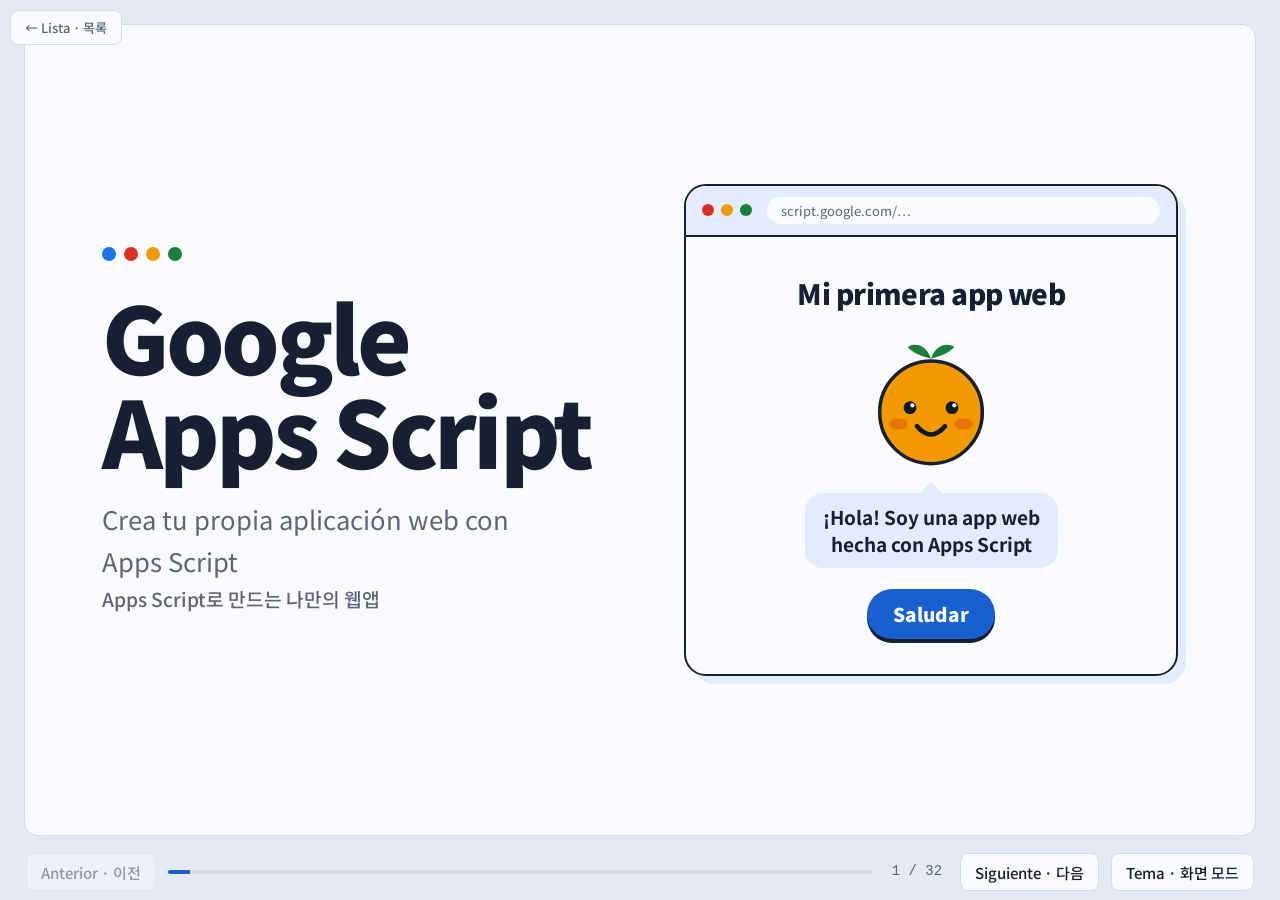
==== commit f08702c3: "업데이트" ====
--- a/apps-script-intro.html
+++ b/apps-script-intro.html
@@ -1,9 +1,9 @@
 <!DOCTYPE html>
-<html lang="ko">
+<html lang="es">
 <head>
 <meta charset="UTF-8">
 <meta name="viewport" content="width=device-width, initial-scale=1, viewport-fit=cover">
-<title>Google Apps Script 소개</title>
+<title>Google Apps Script · Introducción</title>
 <link rel="preconnect" href="https://fonts.googleapis.com">
 <link rel="preconnect" href="https://fonts.gstatic.com" crossorigin>
 <link href="https://fonts.googleapis.com/css2?family=Noto+Sans+KR:wght@400;500;700;900&display=swap" rel="stylesheet">
@@ -18,9 +18,6 @@
     --accent-soft: #E3ECFC;
     --code-bg: #101827;
     --code-ink: #DDE5F3;
-    --c-kw: #8AB4F8;
-    --c-str: #81C995;
-    --c-fn: #FDD663;
     --c-cm: #7C8AA3;
     --g-blue: #1A73E8;
     --g-red: #D93025;
@@ -114,12 +111,7 @@
     margin-bottom: clamp(20px, 3.4vh, 40px);
     max-width: 22em;
   }
-  .lead {
-    font-size: clamp(16px, 1.7vw, 22px);
-    color: var(--muted);
-    max-width: 34em;
-  }
-  .lead b, li b { color: var(--ink); font-weight: 700; }
+  li b { color: var(--ink); font-weight: 700; }
 
   /* Title slide */
   .title-wrap {
@@ -186,24 +178,20 @@
   .win-bar .copy-btn:hover { filter: brightness(1.08); }
   .win-bar .copy-btn.done { background: var(--g-green); }
   .win-bar .copy-btn:focus-visible { outline: 3px solid var(--g-yellow); outline-offset: 2px; }
-  .win.wide pre { font-size: clamp(13px, 1.6vw, 21px); }
-  .win.prompt pre { white-space: pre-wrap; word-break: keep-all; font-family: var(--font); font-size: clamp(15px, 1.55vw, 20px); line-height: 1.65; }
   .slide.tight { padding-top: clamp(16px, 3.5vh, 40px); padding-bottom: clamp(16px, 3.5vh, 40px); }
-  .slide.tight h2 { margin-bottom: clamp(12px, 2.2vh, 24px); }
-  .slide.tight .note { word-break: keep-all; }
-  /* Guidance under prompt windows: ask Gemini -> paste result */
-  .ask-flow { display: grid; grid-template-columns: minmax(0, 1fr) auto minmax(0, 1fr); gap: 10px; align-items: stretch; margin-top: clamp(12px, 2.2vh, 22px); counter-reset: ask; }
-  .ask { counter-increment: ask; display: grid; grid-template-columns: 32px minmax(0, 1fr); gap: 12px; align-items: center; padding: 12px 16px; background: var(--accent-soft); border-radius: 12px; font-size: clamp(15px, 1.55vw, 21px); font-weight: 700; line-height: 1.4; word-break: keep-all; }
-  .ask::before { content: counter(ask); width: 32px; height: 32px; border-radius: 50%; background: var(--accent); color: var(--stage); display: grid; place-items: center; font-weight: 900; font-size: 15px; }
-  .ask small { display: block; margin-top: 2px; font-weight: 500; color: var(--muted); font-size: 0.8em; }
-  .ask-flow .ar { align-self: center; color: var(--muted); font-size: clamp(20px, 2.2vw, 30px); }
-  .slide.tight .win.narrow pre { line-height: 1.55; font-size: clamp(13px, 1.55vw, 20px); }
-  .win.prompt.long pre { font-size: clamp(13px, 1.2vw, 18px); line-height: 1.38; padding-top: 14px; padding-bottom: 14px; }
-  .win.scroll pre { max-height: clamp(200px, 46vh, 520px); overflow: auto; }
-  .k { color: var(--c-kw); }
-  .s { color: var(--c-str); }
-  .f { color: var(--c-fn); }
-  .c { color: var(--c-cm); }
+  .slide.tight h2 { margin-bottom: clamp(10px, 1.8vh, 20px); }
+  .win.code pre { font-size: clamp(12px, 1.05vw, 15px); line-height: 1.55; max-height: clamp(220px, 50vh, 620px); overflow: auto; tab-size: 2; }
+
+  /* Steps shown above a code window */
+  .howto { list-style: none; margin: 0 0 clamp(10px, 1.8vh, 18px); padding: 0; display: flex; flex-wrap: wrap; gap: 8px; counter-reset: hw; }
+  .howto li { counter-increment: hw; flex: 1 1 220px; display: grid; grid-template-columns: 28px minmax(0, 1fr); gap: 10px; align-items: center; padding: 10px 14px; background: var(--accent-soft); border-radius: 10px; font-weight: 700; font-size: clamp(14px, 1.4vw, 19px); line-height: 1.35; }
+  .howto li::before { content: counter(hw); width: 28px; height: 28px; border-radius: 50%; background: var(--accent); color: var(--stage); display: grid; place-items: center; font-weight: 900; font-size: 14px; }
+
+  /* Korean line under the Spanish text */
+  .ko { display: block; margin-top: .2em; font-size: .75em; font-weight: 500; color: var(--muted); letter-spacing: 0; line-height: 1.4; word-break: keep-all; }
+  h2 .ko { font-size: .52em; }
+  h3 .ko { font-size: .62em; }
+  .def .ko { font-size: .62em; margin-top: .5em; }
 
   /* Definition rows */
   .rows { border-top: 1px solid var(--line); }
@@ -218,10 +206,6 @@
   .row h3 { font-size: clamp(17px, 1.9vw, 24px); font-weight: 700; letter-spacing: -0.01em; }
   .split h2 { word-break: keep-all; }
   .row p { color: var(--muted); font-size: clamp(15px, 1.5vw, 19px); word-break: keep-all; }
-  .row h3 .mark {
-    display: inline-block; width: 10px; height: 10px; border-radius: 50%;
-    margin-right: 10px; vertical-align: 0.05em;
-  }
 
   /* Two column compare */
   .two { display: grid; grid-template-columns: repeat(2, minmax(0, 1fr)); gap: clamp(20px, 4vw, 56px); }
@@ -319,6 +303,7 @@
     height: 38px; min-width: 44px; padding: 0 14px;
     font-size: 15px; font-weight: 500;
     cursor: pointer;
+    white-space: nowrap;
   }
   .ctl button:hover:not(:disabled), .theme:hover { border-color: var(--accent); }
   .ctl button:disabled { opacity: .4; cursor: default; }
@@ -327,13 +312,11 @@
   .count { font-family: var(--mono); font-size: 14px; color: var(--muted); min-width: 4.5em; text-align: center; }
 
   /* Less text, bigger type */
-  .row { grid-template-columns: minmax(0, 11em) minmax(0, 1fr); }
-  .row h3 { font-size: clamp(20px, 2.6vw, 34px); }
+  .row { grid-template-columns: minmax(0, 15em) minmax(0, 1fr); }
+  .row h3 { font-size: clamp(19px, 2.2vw, 30px); }
   .row p { font-size: clamp(18px, 2.2vw, 28px); color: var(--ink); }
   .col h3 { font-size: clamp(24px, 3.2vw, 44px); }
   .col .tag { font-size: clamp(16px, 1.8vw, 24px); margin: 0; }
-  .win.narrow { max-width: 760px; }
-  .win.narrow pre { font-size: clamp(13px, 1.7vw, 22px); }
   .note { font-size: clamp(16px, 1.8vw, 24px); }
   .steps li { font-size: clamp(18px, 2.2vw, 28px); }
 
@@ -341,10 +324,6 @@
   .sheet { width: 100%; border-collapse: collapse; font-size: clamp(15px, 1.9vw, 24px); background: var(--stage); border: 1px solid var(--line); }
   .sheet th, .sheet td { border: 1px solid var(--line); padding: 10px 16px; text-align: left; }
   .sheet thead th, .sheet tbody th { background: var(--accent-soft); color: var(--muted); font-weight: 500; text-align: center; width: 15%; }
-  .sheet td.hd { font-weight: 700; }
-  .sheet tr.new td { background: #FFF1B8; color: #3A2E00; font-weight: 700; }
-  :root[data-theme="dark"] .sheet tr.new td { background: #4A3D0A; color: #FDE68A; }
-  @media (prefers-color-scheme: dark) { :root:not([data-theme="light"]) .sheet tr.new td { background: #4A3D0A; color: #FDE68A; } }
   .cap { margin-top: 12px; color: var(--muted); font-size: clamp(15px, 1.7vw, 22px); }
 
   /* Spreadsheet as database */
@@ -412,9 +391,10 @@
     .row { grid-template-columns: minmax(0, 1fr); gap: 2px; }
     .slide { padding-top: 32px; }
     .inner { margin: 0 auto; }
-    .ask-flow { grid-template-columns: minmax(0, 1fr); }
-    .ask-flow .ar { transform: rotate(90deg); justify-self: center; }
     .theme { display: none; }
+    .ctl { gap: 8px; }
+    .ctl button { font-size: 13px; padding: 0 10px; }
+    .bar { display: none; }
   }
   @media (prefers-reduced-motion: reduce) {
     .slide.active { animation: none; }
@@ -424,23 +404,23 @@
 </style>
 </head>
 <body>
-<a class="home-link" href="index.html">← 목록</a>
+<a class="home-link" href="index.html">← Lista · 목록</a>
 <main class="deck">
   <div class="stage" id="stage">
 
-    <!-- 1. Title -->
-    <section class="slide active" aria-label="표지">
+    <!-- Title -->
+    <section class="slide active" aria-label="Portada">
       <div class="inner title-wrap">
         <div>
           <div class="dots" aria-hidden="true"><i></i><i></i><i></i><i></i></div>
           <h1>Google<br>Apps Script</h1>
-          <p class="sub">Apps Script로 만드는 나만의 웹앱</p>
+          <p class="sub">Crea tu propia aplicación web con Apps Script<span class="ko">Apps Script로 만드는 나만의 웹앱</span></p>
         </div>
         <div class="app" aria-hidden="true">
           <div class="app-bar"><i></i><i></i><i></i><span class="url">script.google.com/…</span></div>
           <div class="app-body">
-            <div class="app-title">나의 첫 웹앱</div>
-            <svg class="mascot" viewBox="0 0 120 120" role="img" aria-label="웃는 얼굴 캐릭터">
+            <div class="app-title">Mi primera app web</div>
+            <svg class="mascot" viewBox="0 0 120 120" role="img" aria-label="Personaje sonriente">
               <path d="M60 22 C56 10 46 8 40 12 C46 18 52 20 60 22 Z" fill="var(--g-green)"/>
               <path d="M60 22 C64 10 74 8 80 12 C74 18 68 20 60 22 Z" fill="var(--g-green)"/>
               <circle cx="60" cy="68" r="44" fill="var(--g-yellow)" stroke="var(--ink)" stroke-width="3"/>
@@ -452,115 +432,115 @@
               <ellipse cx="88" cy="78" rx="8" ry="5" fill="var(--g-red)" opacity=".35"/>
               <path d="M48 80 Q60 94 72 80" fill="none" stroke="var(--code-bg)" stroke-width="4" stroke-linecap="round"/>
             </svg>
-            <div class="bubble">안녕! 나는 Apps Script로<br>만든 웹앱이야</div>
-            <div class="cute-btn">인사하기</div>
+            <div class="bubble">¡Hola! Soy una app web<br>hecha con Apps Script</div>
+            <div class="cute-btn">Saludar</div>
           </div>
         </div>
       </div>
     </section>
 
     <!-- Part 1 divider -->
-    <section class="slide" aria-label="파트 1">
+    <section class="slide" aria-label="Parte 1">
       <div class="inner part">
         <div class="pnum" aria-hidden="true">1</div>
         <div>
-          <p class="plabel">파트 1</p>
-          <h2>Apps Script 소개와 돌림판 만들기</h2>
+          <p class="plabel">Parte 1 · 파트 1</p>
+          <h2>Introducción a Apps Script y la ruleta<span class="ko">Apps Script 소개와 돌림판 만들기</span></h2>
         </div>
       </div>
     </section>
 
     <!-- What is Apps Script -->
-    <section class="slide" aria-label="Apps Script란">
-      <div class="inner">
-        <h2>Google Apps Script란?</h2>
-        <p class="def">구글 서비스를 <b>자바스크립트</b>로 다루고 확장할 수 있도록 구글이 제공하는 개발 플랫폼입니다.</p>
-        <ul class="svc" aria-label="연동 가능한 구글 서비스">
-          <li><i style="background:var(--g-green)"></i>스프레드시트</li>
-          <li><i style="background:var(--g-blue)"></i>문서</li>
+    <section class="slide" aria-label="Qué es Apps Script">
+      <div class="inner">
+        <h2>¿Qué es Google Apps Script?<span class="ko">Google Apps Script란?</span></h2>
+        <p class="def">Es una plataforma de desarrollo de Google para usar y ampliar sus servicios con <b>JavaScript</b>.<span class="ko">구글 서비스를 자바스크립트로 다루고 확장할 수 있도록 구글이 제공하는 개발 플랫폼입니다.</span></p>
+        <ul class="svc" aria-label="Servicios de Google">
+          <li><i style="background:var(--g-green)"></i>Hojas de cálculo · 스프레드시트</li>
+          <li><i style="background:var(--g-blue)"></i>Documentos · 문서</li>
           <li><i style="background:var(--g-red)"></i>Gmail</li>
-          <li><i style="background:var(--g-yellow)"></i>캘린더</li>
-          <li><i style="background:var(--muted)"></i>드라이브</li>
-          <li><i style="background:var(--g-blue)"></i>폼</li>
+          <li><i style="background:var(--g-yellow)"></i>Calendar · 캘린더</li>
+          <li><i style="background:var(--muted)"></i>Drive · 드라이브</li>
+          <li><i style="background:var(--g-blue)"></i>Formularios · 폼</li>
         </ul>
       </div>
     </section>
 
-    <!-- 2. Features -->
-    <section class="slide" aria-label="특징">
-      <div class="inner">
-        <h2>특징</h2>
+    <!-- Features -->
+    <section class="slide" aria-label="Características">
+      <div class="inner">
+        <h2>Características<span class="ko">특징</span></h2>
         <div class="rows">
-          <div class="row"><h3>자바스크립트</h3><p>익숙한 언어로 작성</p></div>
-          <div class="row"><h3>구글 서버</h3><p>내 컴퓨터에서 안 돌려도 됨</p></div>
-          <div class="row"><h3>구글 연동</h3><p>시트 · 메일 · 캘린더 · 폼</p></div>
-        </div>
-      </div>
-    </section>
-
-    <!-- 3. Benefits -->
-    <section class="slide" aria-label="장점">
-      <div class="inner">
-        <h2>장점</h2>
+          <div class="row"><h3>JavaScript</h3><p>Se escribe en un lenguaje conocido<span class="ko">익숙한 언어로 작성</span></p></div>
+          <div class="row"><h3>Servidores de Google<span class="ko">구글 서버</span></h3><p>No necesita correr en tu computadora<span class="ko">내 컴퓨터에서 안 돌려도 됨</span></p></div>
+          <div class="row"><h3>Integración con Google<span class="ko">구글 연동</span></h3><p>Hojas · Gmail · Calendar · Formularios<span class="ko">시트 · 메일 · 캘린더 · 폼</span></p></div>
+        </div>
+      </div>
+    </section>
+
+    <!-- Benefits -->
+    <section class="slide" aria-label="Ventajas">
+      <div class="inner">
+        <h2>Ventajas<span class="ko">장점</span></h2>
         <div class="rows">
-          <div class="row"><h3>무료</h3><p>구글 계정만 있으면 OK</p></div>
-          <div class="row"><h3>설치 없음</h3><p>브라우저에서 바로 개발</p></div>
-          <div class="row"><h3>자동화</h3><p>반복 작업을 알아서 처리</p></div>
-          <div class="row"><h3>공유</h3><p>링크 하나로 웹앱 배포</p></div>
-        </div>
-      </div>
-    </section>
-
-    <!-- 4. Site -->
-    <section class="slide" aria-label="사이트">
-      <div class="inner">
-        <h2>여기서 시작하세요</h2>
+          <div class="row"><h3>Gratis<span class="ko">무료</span></h3><p>Solo necesitas una cuenta de Google<span class="ko">구글 계정만 있으면 OK</span></p></div>
+          <div class="row"><h3>Sin instalación<span class="ko">설치 없음</span></h3><p>Se programa directamente en el navegador<span class="ko">브라우저에서 바로 개발</span></p></div>
+          <div class="row"><h3>Automatización<span class="ko">자동화</span></h3><p>Hace por ti las tareas repetitivas<span class="ko">반복 작업을 알아서 처리</span></p></div>
+          <div class="row"><h3>Compartir<span class="ko">공유</span></h3><p>Publica tu app con un solo enlace<span class="ko">링크 하나로 웹앱 배포</span></p></div>
+        </div>
+      </div>
+    </section>
+
+    <!-- Start here -->
+    <section class="slide" aria-label="Empieza aquí">
+      <div class="inner">
+        <h2>Empieza aquí<span class="ko">여기서 시작하세요</span></h2>
         <a class="link-box" href="https://script.google.com" target="_blank" rel="noopener">script.google.com</a>
-        <p class="note">구글 로그인 → <b>새 프로젝트</b></p>
-      </div>
-    </section>
-
-    <!-- 5. Files -->
-    <section class="slide" aria-label="만들 수 있는 파일">
-      <div class="inner">
-        <h2>이런 파일을 만들 수 있어요</h2>
+        <p class="note">Inicia sesión en Google → <b>Nuevo proyecto</b><span class="ko">구글 로그인 → 새 프로젝트</span></p>
+      </div>
+    </section>
+
+    <!-- Files -->
+    <section class="slide" aria-label="Archivos">
+      <div class="inner">
+        <h2>Puedes crear estos archivos<span class="ko">이런 파일을 만들 수 있어요</span></h2>
         <div class="two">
           <div class="col">
-            <h3>자바스크립트 파일</h3>
-            <p class="tag">기능을 만드는 코드 (.gs)</p>
+            <h3>Archivo JavaScript<span class="ko">자바스크립트 파일</span></h3>
+            <p class="tag">Código que hace funcionar la app (.gs)<span class="ko">기능을 만드는 코드 (.gs)</span></p>
           </div>
           <div class="col alt">
-            <h3>HTML 파일</h3>
-            <p class="tag">화면을 만드는 웹페이지</p>
+            <h3>Archivo HTML<span class="ko">HTML 파일</span></h3>
+            <p class="tag">Página web que muestra la pantalla<span class="ko">화면을 만드는 웹페이지</span></p>
           </div>
         </div>
       </div>
     </section>
 
     <!-- Practice 1 intro -->
-    <section class="slide" aria-label="실습 1 돌림판">
+    <section class="slide" aria-label="Práctica 1 Ruleta">
       <div class="inner split">
         <div class="txt">
-          <h2>실습 1 : 돌림판 만들기</h2>
+          <h2>Práctica 1: Ruleta<span class="ko">실습 1 : 돌림판 만들기</span></h2>
           <div class="rows">
-            <div class="row"><h3>Code.gs</h3><p>페이지를 여는 역할</p></div>
-            <div class="row"><h3>index.html</h3><p>화면을 만드는 역할</p></div>
+            <div class="row"><h3>Code.gs</h3><p>Abre la página<span class="ko">페이지를 여는 역할</span></p></div>
+            <div class="row"><h3>index.html</h3><p>Crea la pantalla<span class="ko">화면을 만드는 역할</span></p></div>
           </div>
         </div>
         <div class="wheel-wrap" aria-hidden="true">
-          <svg class="wheel" viewBox="0 0 320 340" role="img" aria-label="돌림판 예시">
+          <svg class="wheel" viewBox="0 0 320 340" role="img" aria-label="Ejemplo de ruleta">
             <path d="M160 190 L90.0 68.8 A140 140 0 0 1 230.0 68.8 Z" style="fill:var(--g-blue);stroke:var(--stage);stroke-width:3"/>
-            <text transform="translate(160 190) rotate(-90)" x="126" y="6" text-anchor="end" style="fill:var(--stage);font-weight:700;font-size:17px;font-family:var(--font)">김철수</text>
+            <text transform="translate(160 190) rotate(-90)" x="126" y="6" text-anchor="end" style="fill:var(--stage);font-weight:700;font-size:17px;font-family:var(--font)">Ana</text>
             <path d="M160 190 L230.0 68.8 A140 140 0 0 1 300.0 190.0 Z" style="fill:var(--g-red);stroke:var(--stage);stroke-width:3"/>
-            <text transform="translate(160 190) rotate(-30)" x="126" y="6" text-anchor="end" style="fill:var(--stage);font-weight:700;font-size:17px;font-family:var(--font)">이영희</text>
+            <text transform="translate(160 190) rotate(-30)" x="126" y="6" text-anchor="end" style="fill:var(--stage);font-weight:700;font-size:17px;font-family:var(--font)">Luis</text>
             <path d="M160 190 L300.0 190.0 A140 140 0 0 1 230.0 311.2 Z" style="fill:var(--g-green);stroke:var(--stage);stroke-width:3"/>
-            <text transform="translate(160 190) rotate(30)" x="126" y="6" text-anchor="end" style="fill:var(--stage);font-weight:700;font-size:17px;font-family:var(--font)">박민수</text>
+            <text transform="translate(160 190) rotate(30)" x="126" y="6" text-anchor="end" style="fill:var(--stage);font-weight:700;font-size:17px;font-family:var(--font)">Sofia</text>
             <path d="M160 190 L230.0 311.2 A140 140 0 0 1 90.0 311.2 Z" style="fill:var(--g-blue);stroke:var(--stage);stroke-width:3"/>
-            <text transform="translate(160 190) rotate(90)" x="126" y="6" text-anchor="end" style="fill:var(--stage);font-weight:700;font-size:17px;font-family:var(--font)">최지우</text>
+            <text transform="translate(160 190) rotate(90)" x="126" y="6" text-anchor="end" style="fill:var(--stage);font-weight:700;font-size:17px;font-family:var(--font)">Mateo</text>
             <path d="M160 190 L90.0 311.2 A140 140 0 0 1 20.0 190.0 Z" style="fill:var(--g-red);stroke:var(--stage);stroke-width:3"/>
-            <text transform="translate(160 190) rotate(150)" x="126" y="6" text-anchor="end" style="fill:var(--stage);font-weight:700;font-size:17px;font-family:var(--font)">정하늘</text>
+            <text transform="translate(160 190) rotate(150)" x="126" y="6" text-anchor="end" style="fill:var(--stage);font-weight:700;font-size:17px;font-family:var(--font)">Camila</text>
             <path d="M160 190 L20.0 190.0 A140 140 0 0 1 90.0 68.8 Z" style="fill:var(--g-green);stroke:var(--stage);stroke-width:3"/>
-            <text transform="translate(160 190) rotate(210)" x="126" y="6" text-anchor="end" style="fill:var(--stage);font-weight:700;font-size:17px;font-family:var(--font)">한서윤</text>
+            <text transform="translate(160 190) rotate(210)" x="126" y="6" text-anchor="end" style="fill:var(--stage);font-weight:700;font-size:17px;font-family:var(--font)">Daniel</text>
             <circle cx="160" cy="190" r="18" style="fill:var(--stage);stroke:var(--line);stroke-width:2"/>
             <path d="M146 18 L174 18 L160 58 Z" style="fill:var(--ink)"/>
           </svg>
@@ -568,365 +548,1437 @@
       </div>
     </section>
 
-    <!-- Practice 1: ask Gemini (prompt, copy) -->
-    <section class="slide tight" aria-label="Gemini에게 물어보기">
-      <div class="inner">
-        <h2>Gemini에게 물어보기</h2>
-        <div class="win wide prompt">
-          <div class="win-bar"><i></i><i></i><i></i><span>Gemini 프롬프트</span><button class="copy-btn" type="button" data-target="prompt-gemini" aria-live="polite">프롬프트 복사</button></div>
-<pre id="prompt-gemini">Google Apps Script 웹앱으로 돌림판을 만들어 줘. 스프레드시트 연동은 없고, 파일은 2개야.
-1) Code.gs : doGet()에서 index.html 열기, 제목 '돌림판', 모바일 viewport 설정
-2) index.html : canvas 돌림판, '돌리기' 버튼, 결과 표시, 항목 입력창(한 줄에 하나, 최대 12개)
-파일별로 코드블록을 나눠서, 설명 없이 코드만 줘.</pre>
-        </div>
-        <div class="ask-flow">
-          <div class="ask"><span>프롬프트를 복사해서 Gemini에게 물어보기</span></div>
-          <span class="ar" aria-hidden="true">→</span>
-          <div class="ask"><span>나온 코드를 <b>Code.gs</b>와 <b>index.html</b>에 각각 붙여넣기<small>index.html은 + 버튼 → HTML → 이름 index로 추가</small></span></div>
+    <!-- Ruleta: Code.gs (copy) -->
+    <section class="slide tight" aria-label="Ruleta Code.gs">
+      <div class="inner">
+        <h2>Paso 1 · Code.gs<span class="ko">1단계 · Code.gs (돌림판)</span></h2>
+        <ol class="howto"><li><span>Borra todo lo que hay en <b>Code.gs</b> y pega este código<span class="ko">Code.gs 안의 내용을 모두 지우고 이 코드를 붙여넣기</span></span></li><li><span>Guarda con <b>Ctrl + S</b><span class="ko">Ctrl + S로 저장</span></span></li></ol>
+        <div class="win code">
+          <div class="win-bar"><i></i><i></i><i></i><span>Code.gs · 7 líneas · 7줄</span><button class="copy-btn" type="button" data-target="code-wheel-gs" aria-live="polite">Copiar · 복사</button></div>
+<pre id="code-wheel-gs">// Spin the Wheel app (no spreadsheet connection)
+// 2 files: Code.gs (opens the page) + index.html (wheel screen and behavior)
+function doGet() {
+  return HtmlService.createHtmlOutputFromFile('index')
+    .setTitle('Spin the Wheel')
+    .addMetaTag('viewport', 'width=device-width, initial-scale=1');
+}
+</pre>
+        </div>
+      </div>
+    </section>
+
+    <!-- Ruleta: index.html (copy) -->
+    <section class="slide tight" aria-label="Ruleta index.html">
+      <div class="inner">
+        <h2>Paso 2 · index.html<span class="ko">2단계 · index.html (돌림판)</span></h2>
+        <ol class="howto"><li><span>Botón <b>+</b> junto a Archivos → <b>HTML</b> → nombre: <b>index</b><span class="ko">파일 옆 + 버튼 → HTML → 이름: index</span></span></li><li><span>Borra todo, pega este código y guarda (<b>Ctrl + S</b>)<span class="ko">안을 모두 지우고 이 코드를 붙여넣은 뒤 저장</span></span></li></ol>
+        <div class="win code">
+          <div class="win-bar"><i></i><i></i><i></i><span>index.html · 183 líneas · 183줄</span><button class="copy-btn" type="button" data-target="code-wheel-html" aria-live="polite">Copiar · 복사</button></div>
+<pre id="code-wheel-html">&lt;!DOCTYPE html&gt;
+&lt;html lang="en"&gt;
+&lt;head&gt;
+&lt;base target="_top"&gt;
+&lt;meta charset="UTF-8"&gt;
+&lt;style&gt;
+  * { box-sizing: border-box; }
+  body {
+    margin: 0; background: #F2F5FA; color: #1C2434;
+    font-family: system-ui, "Segoe UI", Roboto, "Helvetica Neue", Arial, sans-serif;
+    line-height: 1.6;
+  }
+  .wrap { max-width: 720px; margin: 0 auto; padding: 24px 16px 48px; text-align: center; }
+  h1 { font-size: 28px; margin: 0 0 12px; letter-spacing: -0.02em; }
+  canvas { width: 100%; max-width: 360px; height: auto; }
+  button {
+    font: inherit; font-weight: 700; cursor: pointer;
+    padding: 12px 32px; border: 0; border-radius: 10px;
+    background: #1A5FD0; color: #fff; font-size: 18px;
+  }
+  button:disabled { opacity: .5; cursor: default; }
+  button:focus-visible, textarea:focus-visible { outline: 3px solid #F29900; outline-offset: 2px; }
+  #result { min-height: 3rem; margin: 16px 0 0; font-size: 28px; font-weight: 900; }
+  label { display: block; margin: 20px 0 6px; font-weight: 700; }
+  textarea {
+    width: 100%; max-width: 360px; padding: 10px 12px; font: inherit;
+    border: 1px solid #D9DFEA; border-radius: 8px; resize: vertical;
+  }
+&lt;/style&gt;
+&lt;/head&gt;
+&lt;body&gt;
+&lt;div class="wrap"&gt;
+  &lt;h1&gt;Spin the Wheel&lt;/h1&gt;
+  &lt;canvas id="wheel" aria-label="Spinning wheel"&gt;&lt;/canvas&gt;
+  &lt;div&gt;&lt;button id="spin" type="button" onclick="spin()"&gt;Spin&lt;/button&gt;&lt;/div&gt;
+  &lt;p id="result" role="status"&gt;&lt;/p&gt;
+
+  &lt;label for="items"&gt;Items (one per line)&lt;/label&gt;
+  &lt;textarea id="items" rows="7"&gt;Ana
+Luis
+Sofia
+Mateo
+Camila
+Daniel&lt;/textarea&gt;
+&lt;/div&gt;
+
+&lt;script&gt;
+  var W = 360, H = 380, CX = 180, CY = 200, R = 150;
+  var COLORS = ['#1A73E8', '#D93025', '#188038', '#7B3FBF', '#00796B', '#C25E00'];
+  var FONT_FAMILY = 'system-ui, "Segoe UI", Roboto, Arial, sans-serif';
+  var FONT = 'bold 18px ' + FONT_FAMILY;
+  var canvas = document.getElementById('wheel');
+  var ctx = canvas.getContext('2d');
+  var dpr = window.devicePixelRatio || 1;
+  canvas.width = W * dpr;
+  canvas.height = H * dpr;
+  ctx.scale(dpr, dpr);
+
+  var items = [];
+  var rot = 0;
+  var spinning = false;
+
+  function readItems() {
+    items = document.getElementById('items').value
+      .split('\n')
+      .map(function (t) { return t.trim(); })
+      .filter(function (t) { return t; });
+  }
+
+  function draw() {
+    ctx.clearRect(0, 0, W, H);
+
+    if (items.length &lt; 2) {
+      ctx.beginPath();
+      ctx.arc(CX, CY, R, 0, Math.PI * 2);
+      ctx.fillStyle = '#D9DFEA';
+      ctx.fill();
+      ctx.fillStyle = '#5D6879';
+      ctx.font = FONT;
+      ctx.textAlign = 'center';
+      ctx.textBaseline = 'middle';
+      ctx.fillText('Enter at least 2 items', CX, CY);
+      return;
+    }
+
+    var seg = (Math.PI * 2) / items.length;
+    // Shrink the label font as slices get thinner (18px max, 8px min)
+    var fontSize = Math.max(8, Math.min(18, Math.floor(R * 0.55 * seg)));
+    var maxChars = fontSize &gt;= 14 ? 10 : 14;
+    items.forEach(function (text, i) {
+      var a0 = rot + i * seg;
+      var a1 = a0 + seg;
+      var c = i % COLORS.length;
+      if (i === items.length - 1 &amp;&amp; c === 0 &amp;&amp; i &gt; 0) c = 2; // avoid matching the first slice's color
+
+      ctx.beginPath();
+      ctx.moveTo(CX, CY);
+      ctx.arc(CX, CY, R, a0, a1);
+      ctx.closePath();
+      ctx.fillStyle = COLORS[c];
+      ctx.fill();
+      ctx.strokeStyle = '#fff';
+      ctx.lineWidth = 2;
+      ctx.stroke();
+
+      ctx.save();
+      ctx.translate(CX, CY);
+      ctx.rotate(a0 + seg / 2);
+      ctx.fillStyle = '#fff';
+      ctx.font = 'bold ' + fontSize + 'px ' + FONT_FAMILY;
+      ctx.textAlign = 'right';
+      ctx.textBaseline = 'middle';
+      ctx.fillText(text.length &gt; maxChars ? text.slice(0, maxChars) + '…' : text, R - 16, 0);
+      ctx.restore();
+    });
+
+    // Center circle
+    ctx.beginPath();
+    ctx.arc(CX, CY, 18, 0, Math.PI * 2);
+    ctx.fillStyle = '#fff';
+    ctx.fill();
+
+    // Pointer at the top
+    ctx.beginPath();
+    ctx.moveTo(CX - 14, 22);
+    ctx.lineTo(CX + 14, 22);
+    ctx.lineTo(CX, 62);
+    ctx.closePath();
+    ctx.fillStyle = '#172033';
+    ctx.fill();
+  }
+
+  function spin() {
+    if (spinning) return;
+    readItems();
+    if (items.length &lt; 2) { draw(); return; }
+
+    spinning = true;
+    document.getElementById('spin').disabled = true;
+    document.getElementById('result').textContent = '';
+
+    var start = rot;
+    var total = Math.PI * 2 * (5 + Math.random() * 3); // 5–8 turns plus a random angle
+    var duration = 4000;
+    var t0 = null;
+
+    function step(ts) {
+      if (t0 === null) t0 = ts;
+      var p = Math.min((ts - t0) / duration, 1);
+      var eased = 1 - Math.pow(1 - p, 3); // slow down gradually
+      rot = start + total * eased;
+      draw();
+      if (p &lt; 1) {
+        requestAnimationFrame(step);
+      } else {
+        finish();
+      }
+    }
+    requestAnimationFrame(step);
+  }
+
+  function finish() {
+    var seg = (Math.PI * 2) / items.length;
+    var pointer = Math.PI * 1.5; // the pointer sits at the top (12 o'clock)
+    var angle = (((pointer - rot) % (Math.PI * 2)) + Math.PI * 2) % (Math.PI * 2);
+    var index = Math.floor(angle / seg);
+    document.getElementById('result').textContent = '🎉 ' + items[index];
+    document.getElementById('spin').disabled = false;
+    spinning = false;
+  }
+
+  document.getElementById('items').addEventListener('input', function () {
+    if (spinning) return;
+    readItems();
+    document.getElementById('result').textContent = '';
+    draw();
+  });
+
+  readItems();
+  draw();
+&lt;/script&gt;
+&lt;/body&gt;
+&lt;/html&gt;
+</pre>
         </div>
       </div>
     </section>
 
     <!-- Practice 1 deploy -->
-    <section class="slide" aria-label="돌림판 배포">
-      <div class="inner">
-        <h2>웹앱으로 배포하기</h2>
+    <section class="slide" aria-label="Publicar la ruleta">
+      <div class="inner">
+        <h2>Publicar como app web<span class="ko">웹앱으로 배포하기</span></h2>
         <ol class="steps">
-          <li><span>배포 → 새 배포 → 웹 앱</span></li>
-          <li><span>실행 사용자 <b>나</b> · 액세스 <b>모든 사용자</b></span></li>
-          <li><span>주소(URL)를 열어 돌림판 확인</span></li>
+          <li><span>Implementar → Nueva implementación → Aplicación web<span class="ko">배포 → 새 배포 → 웹 앱</span></span></li>
+          <li><span>Ejecutar como: <b>Yo</b> · Quién tiene acceso: <b>Cualquier usuario</b><span class="ko">실행 사용자: 나 · 액세스: 모든 사용자</span></span></li>
+          <li><span>Abre la URL y prueba la ruleta<span class="ko">주소(URL)를 열어 돌림판 확인</span></span></li>
         </ol>
       </div>
     </section>
 
     <!-- Part 2 divider -->
-    <section class="slide" aria-label="파트 2">
+    <section class="slide" aria-label="Parte 2">
       <div class="inner part p2">
         <div class="pnum" aria-hidden="true">2</div>
         <div>
-          <p class="plabel">파트 2</p>
-          <h2>스프레드시트 연동 게시판 만들기</h2>
-        </div>
-      </div>
-    </section>
-
-    <!-- 7. Board goal -->
-    <section class="slide" aria-label="게시판 만들기">
-      <div class="inner">
-        <h2>실습 2 : 게시판 만들기</h2>
+          <p class="plabel">Parte 2 · 파트 2</p>
+          <h2>Tablero de mensajes con Hojas de cálculo<span class="ko">스프레드시트 연동 게시판 만들기</span></h2>
+        </div>
+      </div>
+    </section>
+
+    <!-- Board goal -->
+    <section class="slide" aria-label="Práctica 2 Tablero">
+      <div class="inner">
+        <h2>Práctica 2: Tablero de mensajes<span class="ko">실습 2 : 게시판 만들기</span></h2>
         <div class="rows">
-          <div class="row"><h3>글쓰기</h3><p>누구나</p></div>
-          <div class="row"><h3>글 읽기</h3><p>선생님만</p></div>
-          <div class="row"><h3>댓글 · 삭제</h3><p>선생님만</p></div>
+          <div class="row"><h3>Escribir<span class="ko">글쓰기</span></h3><p>Cualquier persona<span class="ko">누구나</span></p></div>
+          <div class="row"><h3>Leer<span class="ko">글 읽기</span></h3><p>Solo el docente<span class="ko">선생님만</span></p></div>
+          <div class="row"><h3>Comentar · Borrar<span class="ko">댓글 · 삭제</span></h3><p>Solo el docente<span class="ko">선생님만</span></p></div>
         </div>
       </div>
     </section>
 
     <!-- Why spreadsheet -->
-    <section class="slide" aria-label="글 저장할 곳">
-      <div class="inner">
-        <h2>게시글은 어디에 저장할까요?</h2>
+    <section class="slide" aria-label="Dónde guardar">
+      <div class="inner">
+        <h2>¿Dónde guardamos las publicaciones?<span class="ko">게시글은 어디에 저장할까요?</span></h2>
         <div class="rows">
-          <div class="row"><h3>필요</h3><p>게시글을 저장할 데이터베이스</p></div>
-          <div class="row"><h3>문제</h3><p>서버 구축과 설정에 시간과 지식이 필요</p></div>
-          <div class="row"><h3>해결</h3><p>구글 스프레드시트를 데이터베이스로 활용</p></div>
+          <div class="row"><h3>Necesidad<span class="ko">필요</span></h3><p>Una base de datos para guardar los mensajes<span class="ko">게시글을 저장할 데이터베이스</span></p></div>
+          <div class="row"><h3>Problema<span class="ko">문제</span></h3><p>Montar un servidor exige tiempo y conocimientos<span class="ko">서버 구축과 설정에 시간과 지식이 필요</span></p></div>
+          <div class="row"><h3>Solución<span class="ko">해결</span></h3><p>Usar Hojas de cálculo de Google como base de datos<span class="ko">구글 스프레드시트를 데이터베이스로 활용</span></p></div>
         </div>
       </div>
     </section>
 
     <!-- Spreadsheet as DB -->
-    <section class="slide" aria-label="스프레드시트는 간단한 데이터베이스">
-      <div class="inner">
-        <h2>스프레드시트가 간단한 데이터베이스 역할을 해요</h2>
+    <section class="slide" aria-label="La hoja como base de datos">
+      <div class="inner">
+        <h2>La hoja de cálculo funciona como base de datos<span class="ko">스프레드시트가 간단한 데이터베이스 역할을 해요</span></h2>
         <div class="tscroll">
-          <table class="sheet db" aria-label="게시판 시트 예시">
-            <thead><tr><th>번호</th><th>이름</th><th>제목</th><th>내용</th><th>댓글</th></tr></thead>
+          <table class="sheet db" aria-label="Ejemplo de la hoja Board">
+            <thead><tr><th>No.</th><th>Name</th><th>Title</th><th>Content</th><th>Comments</th></tr></thead>
             <tbody>
-              <tr><td>1</td><td>김철수</td><td>안녕하세요</td><td>첫 글이에요!</td><td>환영해요</td></tr>
-              <tr><td>2</td><td>이영희</td><td>질문 있어요</td><td>숙제가 뭐예요?</td><td></td></tr>
+              <tr><td>1</td><td>Ana</td><td>Hola</td><td>¡Mi primer mensaje!</td><td>¡Bienvenida!</td></tr>
+              <tr><td>2</td><td>Luis</td><td>Pregunta</td><td>¿Cuál es la tarea?</td><td></td></tr>
             </tbody>
           </table>
         </div>
-        <p class="cap">한 줄이 글 하나, 사용자가 글을 남기면 새 줄이 생겨요</p>
-      </div>
-    </section>
-
-    <!-- 8. Roles -->
-    <section class="slide" aria-label="파일의 역할">
-      <div class="inner">
-        <h2>파일은 두 개, 역할이 달라요</h2>
+        <p class="cap">Cada fila es un mensaje; al publicar se añade una fila nueva<span class="ko">한 줄이 글 하나, 사용자가 글을 남기면 새 줄이 생겨요</span></p>
+      </div>
+    </section>
+
+    <!-- Roles -->
+    <section class="slide" aria-label="Función de los archivos">
+      <div class="inner">
+        <h2>Dos archivos con funciones distintas<span class="ko">파일은 두 개, 역할이 달라요</span></h2>
         <div class="flow">
-          <div class="box b1"><b>index.html</b><span>화면<br>글 쓰는 곳</span></div>
+          <div class="box b1"><b>index.html</b><span>Pantalla<br>Donde se escribe<small class="ko">화면 · 글 쓰는 곳</small></span></div>
           <div class="ar" aria-hidden="true">→</div>
-          <div class="box b2"><b>Code.gs</b><span>처리<br>저장 · 확인 · 삭제</span></div>
+          <div class="box b2"><b>Code.gs</b><span>Proceso<br>Guardar · verificar · borrar<small class="ko">처리 · 저장 · 확인 · 삭제</small></span></div>
           <div class="ar" aria-hidden="true">→</div>
-          <div class="box b3"><b>스프레드시트</b><span>저장소<br>글이 쌓이는 곳</span></div>
-        </div>
-        <p class="note">Code.gs는 자바스크립트로 쓴 파일이에요.</p>
+          <div class="box b3"><b>Hoja de cálculo</b><span>Almacén<br>Donde se acumulan<small class="ko">스프레드시트 · 글이 쌓이는 곳</small></span></div>
+        </div>
+        <p class="note">Code.gs es un archivo escrito en JavaScript.<span class="ko">Code.gs는 자바스크립트로 쓴 파일이에요.</span></p>
       </div>
     </section>
 
     <!-- Part 2 start -->
-    <section class="slide" aria-label="시작하기">
-      <div class="inner">
-        <h2>시작하기 : 스프레드시트 만들기</h2>
+    <section class="slide" aria-label="Empezar">
+      <div class="inner">
+        <h2>Empezar: crear la hoja de cálculo<span class="ko">시작하기 : 스프레드시트 만들기</span></h2>
         <ol class="steps">
-          <li><span>구글 스프레드시트를 새로 만들기</span></li>
-          <li><span>상단 메뉴에서 확장 프로그램 → Apps Script</span></li>
-          <li><span>Code.gs 파일이 열리면 준비 완료</span></li>
+          <li><span>Crea una nueva Hoja de cálculo de Google<span class="ko">구글 스프레드시트를 새로 만들기</span></span></li>
+          <li><span>En el menú: Extensiones → Apps Script<span class="ko">상단 메뉴에서 확장 프로그램 → Apps Script</span></span></li>
+          <li><span>Cuando se abra Code.gs, ¡todo listo!<span class="ko">Code.gs 파일이 열리면 준비 완료</span></span></li>
         </ol>
-        <p class="note">이렇게 열면 스프레드시트와 자동으로 연결됩니다.</p>
-      </div>
-    </section>
-
-    <!-- Part 2: ask Gemini (prompt, copy) -->
-    <section class="slide tight" aria-label="게시판 Gemini에게 물어보기">
-      <div class="inner">
-        <h2>Gemini에게 물어보기</h2>
-        <div class="win wide prompt long">
-          <div class="win-bar"><i></i><i></i><i></i><span>Gemini 프롬프트</span><button class="copy-btn" type="button" data-target="prompt-gemini-board" aria-live="polite">프롬프트 복사</button></div>
-<pre id="prompt-gemini-board">Google 스프레드시트에서 연 Apps Script로 '우리 반 게시판' 웹앱을 만들어 줘. 파일은 2개야.
-
-[Code.gs]
-- 맨 위에 선생님 비밀번호 상수(TEACHER_PASSWORD) 두기
-- '게시판' 시트에 글 저장 (없으면 제목 줄과 함께 자동 생성)
-  열 : 번호, 작성일시, 이름, 제목, 내용, 댓글
-- 글쓰기는 누구나 (빈칸·글자 수 검사, 동시에 써도 겹치지 않게)
-- 글 목록(최신순) · 댓글 · 삭제는 선생님만, 비밀번호는 서버에서 확인
-
-[index.html]
-- 탭 2개 : 글쓰기 / 선생님 전용
-- 글쓰기 : 이름·제목·내용 입력 + '글 남기기' 버튼, 결과 메시지
-- 선생님 전용 : 비밀번호로 입장 → 글 목록, 댓글 등록, 삭제(확인창)
-- 글 내용은 textContent로 표시, 모바일에서도 잘 보이게
-파일별로 코드블록을 나눠서, 설명 없이 코드만 줘.</pre>
-        </div>
-        <div class="ask-flow">
-          <div class="ask"><span>프롬프트를 복사해서 Gemini에게 물어보기</span></div>
-          <span class="ar" aria-hidden="true">→</span>
-          <div class="ask"><span>나온 코드 2개는 다음 장에서 붙여넣기<small><b>Code.gs</b> → <b>index.html</b> 순서</small></span></div>
-        </div>
-      </div>
-    </section>
-
-    <!-- 9. Make Code.gs -->
-    <section class="slide" aria-label="Code.gs 만들기">
-      <div class="inner">
-        <h2>Code.gs 만들기</h2>
+        <p class="note">Al abrirlo así, queda conectado automáticamente a la hoja.<span class="ko">이렇게 열면 스프레드시트와 자동으로 연결됩니다.</span></p>
+      </div>
+    </section>
+
+    <!-- Tablero: Code.gs (copy) -->
+    <section class="slide tight" aria-label="Tablero Code.gs">
+      <div class="inner">
+        <h2>Paso 1 · Code.gs<span class="ko">1단계 · Code.gs (게시판)</span></h2>
+        <ol class="howto"><li><span>Borra todo lo que hay en <b>Code.gs</b> y pega este código<span class="ko">Code.gs 안의 내용을 모두 지우고 이 코드를 붙여넣기</span></span></li><li><span>Cambia la contraseña de la línea 6 (<b>TEACHER_PASSWORD</b>)<span class="ko">6번째 줄 비밀번호(TEACHER_PASSWORD)를 내 것으로 바꾸기</span></span></li><li><span>Guarda con <b>Ctrl + S</b><span class="ko">Ctrl + S로 저장</span></span></li></ol>
+        <div class="win code">
+          <div class="win-bar"><i></i><i></i><i></i><span>Code.gs · 166 líneas · 166줄</span><button class="copy-btn" type="button" data-target="code-board-gs" aria-live="polite">Copiar · 복사</button></div>
+<pre id="code-board-gs">// Class Board (Google Sheets + Apps Script practice)
+//
+// - Writing a post: anyone
+// - Reading posts / commenting / deleting: teacher only (password required)
+// ★ Be sure to change this to a password only you know.
+const TEACHER_PASSWORD = '1234';
+
+// Spreadsheet ID (optional)
+// If you opened this from the spreadsheet via [Extensions → Apps Script], leave it empty.
+// If you created the project directly at script.google.com, paste the long string
+// between /d/ and /edit in the spreadsheet's URL here.
+const SPREADSHEET_ID = '';
+
+// Name of the sheet where posts are stored (created automatically if missing)
+const SHEET_NAME = 'Board';
+
+// Time zone
+const TIME_ZONE = 'America/Bogota';
+
+// ---------------------------------------------------------------
+// Open the web app
+// ---------------------------------------------------------------
+function doGet() {
+  return HtmlService.createHtmlOutputFromFile('index')
+    .setTitle('Class Board')
+    .addMetaTag('viewport', 'width=device-width, initial-scale=1');
+}
+
+// ---------------------------------------------------------------
+// What anyone can do: leave a post
+// ---------------------------------------------------------------
+function addPost(name, title, content) {
+  name = clean_(name, 20, 'Name');
+  title = clean_(title, 50, 'Title');
+  content = clean_(content, 1000, 'Content');
+
+  const lock = LockService.getScriptLock();
+  lock.waitLock(10000); // handle posts one at a time so simultaneous writes don't collide
+  try {
+    const sheet = getSheet_();
+    const row = sheet.getLastRow() + 1;
+    const id = row === 2 ? 1 : Number(sheet.getRange(row - 1, 1).getValue()) + 1;
+    const time = Utilities.formatDate(new Date(), TIME_ZONE, 'yyyy-MM-dd HH:mm');
+
+    const range = sheet.getRange(row, 1, 1, 6);
+    range.setNumberFormat('@'); // store as plain text (text starting with = or + won't become a formula)
+    range.setValues([[String(id), time, name, title, content, '']]);
+  } finally {
+    lock.releaseLock();
+  }
+  return true;
+}
+
+// ---------------------------------------------------------------
+// What only the teacher can do
+// ---------------------------------------------------------------
+
+// Read the list of posts (newest first)
+function getPosts(password) {
+  checkTeacher_(password);
+  const sheet = getSheet_();
+  const lastRow = sheet.getLastRow();
+  if (lastRow &lt; 2) return [];
+
+  const values = sheet.getRange(2, 1, lastRow - 1, 6).getValues();
+  return values
+    .map(function (r) {
+      return {
+        id: String(r[0]),
+        time: String(r[1]),
+        name: String(r[2]),
+        title: String(r[3]),
+        content: String(r[4]),
+        comment: String(r[5])
+      };
+    })
+    .reverse();
+}
+
+// Add a comment (multiple comments stack up underneath)
+function addComment(password, id, text) {
+  checkTeacher_(password);
+  text = clean_(text, 300, 'Comment');
+
+  const lock = LockService.getScriptLock();
+  lock.waitLock(10000);
+  try {
+    const sheet = getSheet_();
+    const row = findRow_(sheet, id);
+    if (row === -1) throw new Error('Post not found. It may have already been deleted.');
+
+    const cell = sheet.getRange(row, 6);
+    const stamp = Utilities.formatDate(new Date(), TIME_ZONE, 'MM-dd HH:mm');
+    const line = '[' + stamp + '] ' + text;
+    const old = String(cell.getValue());
+    cell.setNumberFormat('@');
+    cell.setValue(old ? old + '\n' + line : line);
+  } finally {
+    lock.releaseLock();
+  }
+  return true;
+}
+
+// Delete a post
+function deletePost(password, id) {
+  checkTeacher_(password);
+
+  const lock = LockService.getScriptLock();
+  lock.waitLock(10000);
+  try {
+    const sheet = getSheet_();
+    const row = findRow_(sheet, id);
+    if (row === -1) throw new Error('Post not found. It may have already been deleted.');
+    sheet.deleteRow(row);
+  } finally {
+    lock.releaseLock();
+  }
+  return true;
+}
+
+// ---------------------------------------------------------------
+// Helper functions (a name ending in _ can't be called from the page)
+// ---------------------------------------------------------------
+
+// Check the password — throws an error if wrong, so the code below it never runs
+function checkTeacher_(password) {
+  if (password !== TEACHER_PASSWORD) {
+    throw new Error('Incorrect password.');
+  }
+}
+
+// Get the board sheet (creates it with a header row if missing)
+function getSheet_() {
+  const ss = SPREADSHEET_ID
+    ? SpreadsheetApp.openById(SPREADSHEET_ID)
+    : SpreadsheetApp.getActiveSpreadsheet();
+  if (!ss) {
+    throw new Error('Spreadsheet not found. Check SPREADSHEET_ID at the top of Code.gs.');
+  }
+  let sheet = ss.getSheetByName(SHEET_NAME);
+  if (!sheet) {
+    sheet = ss.insertSheet(SHEET_NAME);
+    sheet.appendRow(['No.', 'Date', 'Name', 'Title', 'Content', 'Comments']);
+    sheet.setFrozenRows(1);
+  }
+  return sheet;
+}
+
+// Find the row number of a post by its id (-1 if not found)
+function findRow_(sheet, id) {
+  const lastRow = sheet.getLastRow();
+  if (lastRow &lt; 2) return -1;
+  const ids = sheet.getRange(2, 1, lastRow - 1, 1).getValues();
+  for (let i = 0; i &lt; ids.length; i++) {
+    if (String(ids[i][0]) === String(id)) return i + 2;
+  }
+  return -1;
+}
+
+// Tidy up input: trim spaces, check it's not empty or too long
+function clean_(value, max, label) {
+  const text = String(value || '').trim();
+  if (!text) throw new Error('Please fill in the ' + label.toLowerCase() + '.');
+  if (text.length &gt; max) throw new Error(label + ' can be up to ' + max + ' characters.');
+  return text;
+}
+</pre>
+        </div>
+      </div>
+    </section>
+
+    <!-- Tablero: index.html (copy) -->
+    <section class="slide tight" aria-label="Tablero index.html">
+      <div class="inner">
+        <h2>Paso 2 · index.html<span class="ko">2단계 · index.html (게시판)</span></h2>
+        <ol class="howto"><li><span>Botón <b>+</b> junto a Archivos → <b>HTML</b> → nombre: <b>index</b><span class="ko">파일 옆 + 버튼 → HTML → 이름: index</span></span></li><li><span>Borra todo, pega este código y guarda (<b>Ctrl + S</b>)<span class="ko">안을 모두 지우고 이 코드를 붙여넣은 뒤 저장</span></span></li></ol>
+        <div class="win code">
+          <div class="win-bar"><i></i><i></i><i></i><span>index.html · 286 líneas · 286줄</span><button class="copy-btn" type="button" data-target="code-board-html" aria-live="polite">Copiar · 복사</button></div>
+<pre id="code-board-html">&lt;!DOCTYPE html&gt;
+&lt;html lang="en"&gt;
+&lt;head&gt;
+&lt;base target="_top"&gt;
+&lt;meta charset="UTF-8"&gt;
+&lt;style&gt;
+  :root {
+    --bg: #F2F5FA;
+    --card: #FFFFFF;
+    --ink: #1C2434;
+    --muted: #5D6879;
+    --line: #D9DFEA;
+    --accent: #1A5FD0;
+    --accent-soft: #E3ECFC;
+    --danger: #C5221F;
+    --note: #FFF6D6;
+  }
+  * { box-sizing: border-box; }
+  [hidden] { display: none !important; }
+  body {
+    margin: 0;
+    background: var(--bg);
+    color: var(--ink);
+    font-family: system-ui, "Segoe UI", Roboto, "Helvetica Neue", Arial, sans-serif;
+    line-height: 1.6;
+  }
+  .wrap { max-width: 720px; margin: 0 auto; padding: 24px 16px 64px; }
+  h1 { font-size: 28px; margin: 0 0 16px; letter-spacing: -0.02em; }
+
+  .tabs { display: flex; gap: 8px; margin-bottom: 16px; }
+  .tab {
+    flex: 1; padding: 12px; font: inherit; font-weight: 700;
+    border: 1px solid var(--line); background: var(--card); color: var(--muted);
+    border-radius: 10px; cursor: pointer;
+  }
+  .tab.on { background: var(--accent); border-color: var(--accent); color: #fff; }
+
+  .panel { background: var(--card); border: 1px solid var(--line); border-radius: 14px; padding: 20px; }
+  label { display: block; font-weight: 700; margin: 14px 0 6px; }
+  label:first-child { margin-top: 0; }
+  input, textarea {
+    width: 100%; padding: 10px 12px; font: inherit; color: inherit;
+    background: var(--card); border: 1px solid var(--line); border-radius: 8px;
+  }
+  textarea { resize: vertical; }
+  button { font: inherit; cursor: pointer; }
+  button:focus-visible, input:focus-visible, textarea:focus-visible {
+    outline: 3px solid #F29900; outline-offset: 2px;
+  }
+  .primary {
+    margin-top: 16px; padding: 12px 22px; font-weight: 700;
+    background: var(--accent); color: #fff; border: 0; border-radius: 8px;
+  }
+  .primary:disabled { opacity: .5; cursor: default; }
+  .msg { margin: 12px 0 0; min-height: 1.6em; font-weight: 500; }
+  .msg.ok { color: #188038; }
+  .msg.err { color: var(--danger); }
+
+  .bar { display: flex; justify-content: space-between; align-items: center; gap: 8px; margin-bottom: 12px; }
+  .bar button {
+    padding: 6px 12px; background: var(--card); border: 1px solid var(--line);
+    border-radius: 8px; margin-left: 6px;
+  }
+
+  .post { border-top: 1px solid var(--line); padding: 18px 0; }
+  .post:first-child { border-top: 0; padding-top: 0; }
+  .post-head { display: flex; justify-content: space-between; align-items: flex-start; gap: 12px; }
+  .post-head h2 { font-size: 20px; margin: 0; letter-spacing: -0.01em; }
+  .del {
+    flex: none; padding: 4px 12px; background: var(--card);
+    color: var(--danger); border: 1px solid var(--danger); border-radius: 8px;
+  }
+  .meta { margin: 2px 0 10px; color: var(--muted); font-size: 14px; }
+  .meta span + span { margin-left: 12px; }
+  .body { margin: 0; white-space: pre-wrap; overflow-wrap: anywhere; }
+  .comment {
+    margin: 12px 0 0; padding: 10px 12px; background: var(--note);
+    border-radius: 8px; white-space: pre-wrap; overflow-wrap: anywhere; font-size: 15px;
+  }
+  .cform { display: flex; gap: 8px; margin-top: 12px; }
+  .cform button {
+    flex: none; padding: 0 14px; background: var(--accent-soft); color: var(--accent);
+    border: 0; border-radius: 8px; font-weight: 700;
+  }
+  .empty { text-align: center; color: var(--muted); padding: 24px 0; margin: 0; }
+&lt;/style&gt;
+&lt;/head&gt;
+&lt;body&gt;
+&lt;div class="wrap"&gt;
+  &lt;h1&gt;Class Board Practice&lt;/h1&gt;
+
+  &lt;div class="tabs"&gt;
+    &lt;button id="tab-write" class="tab on" type="button" onclick="showTab('write')"&gt;Write&lt;/button&gt;
+    &lt;button id="tab-teacher" class="tab" type="button" onclick="showTab('teacher')"&gt;Teacher Only&lt;/button&gt;
+  &lt;/div&gt;
+
+  &lt;!-- Anyone: write a post --&gt;
+  &lt;section id="panel-write" class="panel"&gt;
+    &lt;label for="name"&gt;Name&lt;/label&gt;
+    &lt;input id="name" maxlength="20" autocomplete="off"&gt;
+    &lt;label for="title"&gt;Title&lt;/label&gt;
+    &lt;input id="title" maxlength="50" autocomplete="off"&gt;
+    &lt;label for="content"&gt;Content&lt;/label&gt;
+    &lt;textarea id="content" rows="6" maxlength="1000"&gt;&lt;/textarea&gt;
+    &lt;button id="send" class="primary" type="button" onclick="sendPost()"&gt;Post&lt;/button&gt;
+    &lt;p id="write-msg" class="msg" role="status"&gt;&lt;/p&gt;
+  &lt;/section&gt;
+
+  &lt;!-- Teacher only: read · comment · delete --&gt;
+  &lt;section id="panel-teacher" class="panel" hidden&gt;
+    &lt;div id="login"&gt;
+      &lt;label for="pw"&gt;Teacher password&lt;/label&gt;
+      &lt;input id="pw" type="password" autocomplete="off" onkeydown="if (event.key === 'Enter') login()"&gt;
+      &lt;button class="primary" type="button" onclick="login()"&gt;Enter&lt;/button&gt;
+      &lt;p id="login-msg" class="msg" role="status"&gt;&lt;/p&gt;
+    &lt;/div&gt;
+
+    &lt;div id="admin" hidden&gt;
+      &lt;div class="bar"&gt;
+        &lt;strong id="count"&gt;&lt;/strong&gt;
+        &lt;span&gt;
+          &lt;button type="button" onclick="loadPosts()"&gt;Refresh&lt;/button&gt;
+          &lt;button type="button" onclick="logout()"&gt;Log out&lt;/button&gt;
+        &lt;/span&gt;
+      &lt;/div&gt;
+      &lt;p id="admin-msg" class="msg" role="status"&gt;&lt;/p&gt;
+      &lt;div id="list"&gt;&lt;/div&gt;
+    &lt;/div&gt;
+  &lt;/section&gt;
+&lt;/div&gt;
+
+&lt;script&gt;
+  // After logging in, the password is kept here briefly and sent with every request to the server.
+  // (The server only sends posts back when the password is correct.)
+  var pw = '';
+
+  function $(id) { return document.getElementById(id); }
+
+  function el(tag, className, text) {
+    var node = document.createElement(tag);
+    if (className) node.className = className;
+    if (text !== undefined) node.textContent = text; // textContent: any HTML in a post is shown as text, never run
+    return node;
+  }
+
+  function setMsg(id, text, type) {
+    var node = $(id);
+    node.textContent = text || '';
+    node.className = 'msg' + (type ? ' ' + type : '');
+  }
+
+  function errText(e) {
+    return (e &amp;&amp; e.message ? e.message : String(e)).replace(/^Error:\s*/, '');
+  }
+
+  // ---------- Tabs ----------
+  function showTab(name) {
+    $('panel-write').hidden = name !== 'write';
+    $('panel-teacher').hidden = name !== 'teacher';
+    $('tab-write').className = 'tab' + (name === 'write' ? ' on' : '');
+    $('tab-teacher').className = 'tab' + (name === 'teacher' ? ' on' : '');
+  }
+
+  // ---------- Write a post (anyone) ----------
+  function sendPost() {
+    var name = $('name').value, title = $('title').value, content = $('content').value;
+    if (!name.trim() || !title.trim() || !content.trim()) {
+      setMsg('write-msg', 'Please fill in your name, title, and content.', 'err');
+      return;
+    }
+    $('send').disabled = true;
+    setMsg('write-msg', 'Sending…');
+    google.script.run
+      .withSuccessHandler(function () {
+        $('send').disabled = false;
+        $('name').value = ''; $('title').value = ''; $('content').value = '';
+        setMsg('write-msg', 'Your post has been submitted!', 'ok');
+      })
+      .withFailureHandler(function (e) {
+        $('send').disabled = false;
+        setMsg('write-msg', errText(e), 'err');
+      })
+      .addPost(name, title, content);
+  }
+
+  // ---------- Teacher login ----------
+  function login() {
+    var input = $('pw').value;
+    if (!input) { setMsg('login-msg', 'Please enter the password.', 'err'); return; }
+    setMsg('login-msg', 'Checking…');
+    google.script.run
+      .withSuccessHandler(function (posts) {
+        pw = input;
+        $('pw').value = '';
+        setMsg('login-msg', '');
+        $('login').hidden = true;
+        $('admin').hidden = false;
+        render(posts);
+      })
+      .withFailureHandler(function (e) { setMsg('login-msg', errText(e), 'err'); })
+      .getPosts(input);
+  }
+
+  function logout() {
+    pw = '';
+    $('admin').hidden = true;
+    $('login').hidden = false;
+    $('list').textContent = '';
+    setMsg('admin-msg', '');
+  }
+
+  // ---------- Post list ----------
+  function loadPosts() {
+    setMsg('admin-msg', 'Loading…');
+    google.script.run
+      .withSuccessHandler(function (posts) { setMsg('admin-msg', ''); render(posts); })
+      .withFailureHandler(function (e) { setMsg('admin-msg', errText(e), 'err'); })
+      .getPosts(pw);
+  }
+
+  function render(posts) {
+    $('count').textContent = posts.length + (posts.length === 1 ? ' post' : ' posts');
+    var list = $('list');
+    list.textContent = '';
+    if (!posts.length) {
+      list.appendChild(el('p', 'empty', 'No posts yet.'));
+      return;
+    }
+    posts.forEach(function (p) { list.appendChild(buildPost(p)); });
+  }
+
+  function buildPost(p) {
+    var art = el('article', 'post');
+
+    var head = el('div', 'post-head');
+    head.appendChild(el('h2', '', p.title));
+    var del = el('button', 'del', 'Delete');
+    del.type = 'button';
+    del.onclick = function () { removePost(p.id); };
+    head.appendChild(del);
+    art.appendChild(head);
+
+    var meta = el('p', 'meta');
+    meta.appendChild(el('span', '', p.name));
+    meta.appendChild(el('span', '', p.time));
+    art.appendChild(meta);
+
+    art.appendChild(el('p', 'body', p.content));
+    if (p.comment) art.appendChild(el('p', 'comment', p.comment));
+
+    var form = el('div', 'cform');
+    var input = document.createElement('input');
+    input.placeholder = 'Add a comment';
+    input.maxLength = 300;
+    input.setAttribute('aria-label', 'Comment');
+    var btn = el('button', '', 'Add');
+    btn.type = 'button';
+    btn.onclick = function () { sendComment(p.id, input.value, btn); };
+    input.onkeydown = function (e) { if (e.key === 'Enter') btn.click(); };
+    form.appendChild(input);
+    form.appendChild(btn);
+    art.appendChild(form);
+
+    return art;
+  }
+
+  // ---------- Comment · delete (teacher only) ----------
+  function sendComment(id, text, btn) {
+    if (!text.trim()) return;
+    btn.disabled = true;
+    google.script.run
+      .withSuccessHandler(function () { loadPosts(); })
+      .withFailureHandler(function (e) { btn.disabled = false; setMsg('admin-msg', errText(e), 'err'); })
+      .addComment(pw, id, text);
+  }
+
+  function removePost(id) {
+    if (!confirm('Delete this post? This cannot be undone.')) return;
+    google.script.run
+      .withSuccessHandler(function () { loadPosts(); })
+      .withFailureHandler(function (e) { setMsg('admin-msg', errText(e), 'err'); })
+      .deletePost(pw, id);
+  }
+&lt;/script&gt;
+&lt;/body&gt;
+&lt;/html&gt;
+</pre>
+        </div>
+      </div>
+    </section>
+
+    <!-- Deploy (board) -->
+    <section class="slide" aria-label="Publicar el tablero">
+      <div class="inner">
+        <h2>Publicar<span class="ko">배포하기</span></h2>
         <ol class="steps">
-          <li><span>Gemini가 준 <b>Code.gs</b> 코드를 복사해서, 안을 지우고 붙여 넣기</span></li>
-          <li><span>맨 위 비밀번호를 내 것으로 바꾸기</span></li>
-          <li><span>저장하기 (Ctrl + S)</span></li>
+          <li><span>Implementar → Nueva implementación → Aplicación web (igual que en la Práctica 1)<span class="ko">배포 → 새 배포 → 웹 앱 (설정은 실습 1과 동일)</span></span></li>
+          <li><span>Autoriza el acceso a la hoja de cálculo<span class="ko">스프레드시트 접근 권한 승인</span></span></li>
+          <li><span>Comparte la URL con tus estudiantes<span class="ko">주소(URL)를 학생에게 공유</span></span></li>
         </ol>
-      </div>
-    </section>
-
-    <!-- 10. Make index.html -->
-    <section class="slide" aria-label="index.html 만들기">
-      <div class="inner">
-        <h2>index.html 만들기</h2>
-        <ol class="steps">
-          <li><span>왼쪽 파일 옆 + 버튼 → HTML</span></li>
-          <li><span>이름을 index로 정하기</span></li>
-          <li><span>Gemini가 준 <b>index.html</b> 코드를 복사해서, 안을 지우고 붙여 넣기</span></li>
-        </ol>
-        <p class="note">이름은 꼭 <b>index.html</b>로 해야 합니다. Code.gs가 이 이름으로 화면을 찾아요.</p>
-      </div>
-    </section>
-
-    <!-- 11. Deploy -->
-    <section class="slide" aria-label="배포하기">
-      <div class="inner">
-        <h2>배포하기</h2>
-        <ol class="steps">
-          <li><span>배포 → 새 배포 → 웹 앱 (설정은 실습 1과 동일)</span></li>
-          <li><span>스프레드시트 접근 권한 승인</span></li>
-          <li><span>주소(URL)를 학생에게 공유</span></li>
-        </ol>
-        <p class="note">코드를 고친 뒤에는 새 버전으로 다시 배포합니다.</p>
-      </div>
-    </section>
-
-    <!-- Sharing settings -->
-    <section class="slide" aria-label="공유 설정 확인">
-      <div class="inner">
-        <h2>공유 설정 확인</h2>
+        <p class="note">Si cambias el código: Administrar implementaciones → Editar → <b>Nueva versión</b>.<span class="ko">코드를 고친 뒤에는 배포 관리 → 수정 → 새 버전으로 다시 배포합니다.</span></p>
+      </div>
+    </section>
+
+    <!-- Sharing settings (board) -->
+    <section class="slide" aria-label="Permisos para compartir">
+      <div class="inner">
+        <h2>Revisa los permisos<span class="ko">공유 설정 확인</span></h2>
         <div class="rows">
-          <div class="row"><h3>스프레드시트</h3><p>나만 접근 (일반 액세스: 제한됨)</p></div>
-          <div class="row"><h3>학생</h3><p>웹앱 주소로만 접속 (시트 권한 불필요)</p></div>
-          <div class="row"><h3>웹앱 액세스</h3><p>모든 사용자</p></div>
+          <div class="row"><h3>Hoja de cálculo<span class="ko">스프레드시트</span></h3><p>Solo tú (Acceso general: Restringido)<span class="ko">나만 접근 (일반 액세스: 제한됨)</span></p></div>
+          <div class="row"><h3>Estudiantes<span class="ko">학생</span></h3><p>Entran solo por la URL de la app (sin permiso en la hoja)<span class="ko">웹앱 주소로만 접속 (시트 권한 불필요)</span></p></div>
+          <div class="row"><h3>Acceso a la app<span class="ko">웹앱 액세스</span></h3><p>Cualquier usuario<span class="ko">모든 사용자</span></p></div>
         </div>
       </div>
     </section>
 
     <!-- Part 3 divider -->
-    <section class="slide" aria-label="파트 3">
+    <section class="slide" aria-label="Parte 3">
       <div class="inner part p3">
         <div class="pnum" aria-hidden="true">3</div>
         <div>
-          <p class="plabel">파트 3</p>
-          <h2>과일 합치기 게임 만들기</h2>
+          <p class="plabel">Parte 3 · 파트 3</p>
+          <h2>Juego: esquiva los misiles<span class="ko">미사일 피하기 게임 만들기</span></h2>
         </div>
       </div>
     </section>
 
     <!-- Practice 3 goal -->
-    <section class="slide" aria-label="실습 3 목표">
-      <div class="inner">
-        <h2>실습 3 : 과일 합치기 게임</h2>
+    <section class="slide" aria-label="Práctica 3">
+      <div class="inner">
+        <h2>Práctica 3: Esquiva los misiles<span class="ko">실습 3 : 미사일 피하기 게임</span></h2>
         <div class="rows">
-          <div class="row"><h3>게임 플레이</h3><p>과일을 떨어뜨려 같은 과일끼리 합치기</p></div>
-          <div class="row"><h3>점수 저장</h3><p>이름과 점수를 스프레드시트에 기록</p></div>
-          <div class="row"><h3>랭킹 보기</h3><p>가장 높은 점수 순서로 확인</p></div>
+          <div class="row"><h3>Jugar<span class="ko">게임 플레이</span></h3><p>Esquiva los misiles el mayor tiempo posible<span class="ko">사방에서 날아오는 미사일을 최대한 오래 피하기</span></p></div>
+          <div class="row"><h3>Guardar récord<span class="ko">기록 저장</span></h3><p>El nombre y el tiempo de supervivencia se guardan en la hoja<span class="ko">이름과 생존 시간을 스프레드시트에 기록</span></p></div>
+          <div class="row"><h3>Ranking<span class="ko">랭킹 보기</span></h3><p>Ordenado por quién sobrevivió más tiempo<span class="ko">가장 오래 살아남은 순서로 확인</span></p></div>
         </div>
       </div>
     </section>
 
     <!-- Why spreadsheet ranking -->
-    <section class="slide" aria-label="기록은 어디에 저장할까요">
-      <div class="inner">
-        <h2>기록은 어디에 저장할까요?</h2>
+    <section class="slide" aria-label="Dónde guardar los récords">
+      <div class="inner">
+        <h2>¿Dónde guardamos los récords?<span class="ko">기록은 어디에 저장할까요?</span></h2>
         <div class="rows">
-          <div class="row"><h3>필요</h3><p>누가 몇 점을 냈는지 기록할 곳</p></div>
-          <div class="row"><h3>문제</h3><p>점수를 매번 손으로 적어 두기 번거로움</p></div>
-          <div class="row"><h3>해결</h3><p>구글 스프레드시트를 랭킹판으로 활용</p></div>
+          <div class="row"><h3>Necesidad<span class="ko">필요</span></h3><p>Un lugar para registrar cuánto aguantó cada quien<span class="ko">누가 얼마나 오래 버텼는지 기록할 곳</span></p></div>
+          <div class="row"><h3>Problema<span class="ko">문제</span></h3><p>Anotar los récords a mano es tedioso<span class="ko">기록을 매번 손으로 적어 두기 번거로움</span></p></div>
+          <div class="row"><h3>Solución<span class="ko">해결</span></h3><p>Usar la hoja de cálculo como tabla de clasificación<span class="ko">구글 스프레드시트를 랭킹판으로 활용</span></p></div>
         </div>
       </div>
     </section>
 
     <!-- Ranking sheet example -->
-    <section class="slide" aria-label="랭킹 시트 예시">
-      <div class="inner">
-        <h2>스프레드시트가 랭킹판이 돼요</h2>
+    <section class="slide" aria-label="Ejemplo de la hoja Records">
+      <div class="inner">
+        <h2>La hoja se convierte en el ranking<span class="ko">스프레드시트가 랭킹판이 돼요</span></h2>
         <div class="tscroll">
-          <table class="sheet db" aria-label="기록 시트 예시">
-            <thead><tr><th>이름</th><th>점수</th><th>일시</th></tr></thead>
+          <table class="sheet db" aria-label="Ejemplo de la hoja Records">
+            <thead><tr><th>Name</th><th>Time (s)</th><th>Date</th></tr></thead>
             <tbody>
-              <tr><td>김철수</td><td>1280</td><td>2026-09-29 10:12</td></tr>
-              <tr><td>이영희</td><td>2460</td><td>2026-09-29 10:15</td></tr>
+              <tr><td>Ana</td><td>42.3</td><td>2026-09-29 10:12</td></tr>
+              <tr><td>Luis</td><td>37.1</td><td>2026-09-29 10:15</td></tr>
             </tbody>
           </table>
         </div>
-        <p class="cap">게임이 끝날 때마다 새 줄이 자동으로 추가돼요</p>
-      </div>
-    </section>
-
-    <!-- File roles -->
-    <section class="slide" aria-label="파일의 역할 (게임)">
-      <div class="inner">
-        <h2>파일은 두 개, 역할이 달라요</h2>
+        <p class="cap">Cada vez que termina una partida se añade una fila nueva<span class="ko">게임이 끝날 때마다 새 줄이 자동으로 추가돼요</span></p>
+      </div>
+    </section>
+
+    <!-- File roles (game) -->
+    <section class="slide" aria-label="Función de los archivos (juego)">
+      <div class="inner">
+        <h2>Dos archivos con funciones distintas<span class="ko">파일은 두 개, 역할이 달라요</span></h2>
         <div class="flow">
-          <div class="box b1"><b>index.html</b><span>화면<br>게임 플레이</span></div>
+          <div class="box b1"><b>index.html</b><span>Pantalla<br>Donde se juega<small class="ko">화면 · 게임 플레이</small></span></div>
           <div class="ar" aria-hidden="true">→</div>
-          <div class="box b2"><b>Code.gs</b><span>처리<br>점수 저장 · 랭킹 계산</span></div>
+          <div class="box b2"><b>Code.gs</b><span>Proceso<br>Guardar récord · calcular ranking<small class="ko">처리 · 기록 저장 · 랭킹 계산</small></span></div>
           <div class="ar" aria-hidden="true">→</div>
-          <div class="box b3"><b>스프레드시트</b><span>저장소<br>기록이 쌓이는 곳</span></div>
-        </div>
-        <p class="note">Code.gs는 자바스크립트로 쓴 파일이에요.</p>
-      </div>
-    </section>
-
-    <!-- Start: create sheet -->
-    <section class="slide" aria-label="시작하기 (게임)">
-      <div class="inner">
-        <h2>시작하기 : 스프레드시트 만들기</h2>
+          <div class="box b3"><b>Hoja de cálculo</b><span>Almacén<br>Donde se acumulan los récords<small class="ko">스프레드시트 · 기록이 쌓이는 곳</small></span></div>
+        </div>
+        <p class="note">Code.gs es un archivo escrito en JavaScript.<span class="ko">Code.gs는 자바스크립트로 쓴 파일이에요.</span></p>
+      </div>
+    </section>
+
+    <!-- Start (game) -->
+    <section class="slide" aria-label="Empezar (juego)">
+      <div class="inner">
+        <h2>Empezar: crear la hoja de cálculo<span class="ko">시작하기 : 스프레드시트 만들기</span></h2>
         <ol class="steps">
-          <li><span>구글 스프레드시트를 새로 만들기</span></li>
-          <li><span>상단 메뉴에서 확장 프로그램 → Apps Script</span></li>
-          <li><span>Code.gs 파일이 열리면 준비 완료</span></li>
+          <li><span>Crea una nueva Hoja de cálculo de Google<span class="ko">구글 스프레드시트를 새로 만들기</span></span></li>
+          <li><span>En el menú: Extensiones → Apps Script<span class="ko">상단 메뉴에서 확장 프로그램 → Apps Script</span></span></li>
+          <li><span>Cuando se abra Code.gs, ¡todo listo!<span class="ko">Code.gs 파일이 열리면 준비 완료</span></span></li>
         </ol>
-        <p class="note">이렇게 열면 스프레드시트와 자동으로 연결됩니다.</p>
-      </div>
-    </section>
-
-    <!-- Part 3: ask Gemini (prompt, copy) -->
-    <section class="slide tight" aria-label="게임 Gemini에게 물어보기">
-      <div class="inner">
-        <h2>Gemini에게 물어보기</h2>
-        <div class="win wide prompt long scroll">
-          <div class="win-bar"><i></i><i></i><i></i><span>Gemini 프롬프트</span><button class="copy-btn" type="button" data-target="prompt-gemini-game" aria-live="polite">프롬프트 복사</button></div>
-<pre id="prompt-gemini-game">Google Apps Script 웹앱으로 '과일 합치기' 게임을 만들어 줘. 스프레드시트를 점수 기록용 DB로 써. 파일은 2개야.
-
-[Code.gs]
-- doGet()에서 index.html 열기, 제목 '과일 합치기', 모바일 viewport 설정
-- '기록' 시트에 점수 저장 (없으면 제목 줄과 함께 자동 생성), 열 : 이름, 점수, 일시
-- saveScore(name, score) : 기록 시트 맨 아래에 한 줄 추가
-- getRanking() : 점수 높은 순으로 상위 10개를 [이름, 점수] 배열로 반환
-
-[index.html]
-- canvas로 만드는 과일 합치기(수박게임 스타일) 미니게임
-  - 위에서 과일이 하나씩 나오고, 화면을 탭하거나 클릭한 위치로 떨어뜨림
-  - 중력으로 아래로 내려가다 바닥 · 벽 · 다른 과일과 부딪히면 멈춤
-  - 크기가 같은 과일끼리 부딪히면 둘 다 사라지고 그 자리에 한 단계 큰 과일이 새로 생기며 점수 획득 (단계 6~7개, 단색 원 + 이모지로 표현. 작은 과일부터 수박까지)
-  - 게임 시작 직후에는 작은 과일 1~2단계만 떨어지다가, 시간이 지날수록(예: 20초마다) 떨어질 수 있는 과일의 최대 단계가 하나씩 올라가서 점점 큰 과일도 섞여 떨어짐 → 난이도 상승
-  - 쌓인 과일이 위쪽 안전선을 넘으면 게임 오버
-- 시작 전 이름 입력창과 '시작' 버튼
-- 게임 오버 시 최종 점수 표시 + google.script.run으로 saveScore(이름, 점수) 호출
-- 게임 오버 화면에 getRanking()으로 받은 순위 TOP 10을 표로 보여주고, '다시하기' 버튼 제공
-- 모바일 터치로도 조작 가능하게, 화면 꽉 차게
-파일별로 코드블록을 나눠서, 설명 없이 코드만 줘.</pre>
-        </div>
-        <div class="ask-flow">
-          <div class="ask"><span>프롬프트를 복사해서 Gemini에게 물어보기</span></div>
-          <span class="ar" aria-hidden="true">→</span>
-          <div class="ask"><span>나온 코드 2개는 다음 장에서 붙여넣기<small><b>Code.gs</b> → <b>index.html</b> 순서</small></span></div>
-        </div>
-      </div>
-    </section>
-
-    <!-- Make Code.gs (game) -->
-    <section class="slide" aria-label="Code.gs 만들기 (게임)">
-      <div class="inner">
-        <h2>Code.gs 만들기</h2>
+        <p class="note">La hoja <b>Records</b> se crea sola en la primera partida.<span class="ko">첫 게임을 하면 Records 시트가 자동으로 만들어져요.</span></p>
+      </div>
+    </section>
+
+    <!-- Juego: Code.gs (copy) -->
+    <section class="slide tight" aria-label="Juego Code.gs">
+      <div class="inner">
+        <h2>Paso 1 · Code.gs<span class="ko">1단계 · Code.gs (게임)</span></h2>
+        <ol class="howto"><li><span>Borra todo lo que hay en <b>Code.gs</b> y pega este código<span class="ko">Code.gs 안의 내용을 모두 지우고 이 코드를 붙여넣기</span></span></li><li><span>Guarda con <b>Ctrl + S</b><span class="ko">Ctrl + S로 저장</span></span></li></ol>
+        <div class="win code">
+          <div class="win-bar"><i></i><i></i><i></i><span>Code.gs · 93 líneas · 93줄</span><button class="copy-btn" type="button" data-target="code-game-gs" aria-live="polite">Copiar · 복사</button></div>
+<pre id="code-game-gs">var SHEET_NAME = 'Records';
+var TOP_N = 10;
+
+function doGet() {
+  return HtmlService.createHtmlOutputFromFile('index')
+    .setTitle('Missile Dodge')
+    .addMetaTag('viewport', 'width=device-width, initial-scale=1, user-scalable=no');
+}
+
+// Works both as a sheet-bound script and as a standalone script
+// (standalone: creates a spreadsheet once and remembers its ID).
+function getSpreadsheet_() {
+  var ss = SpreadsheetApp.getActiveSpreadsheet();
+  if (ss) return ss;
+  var props = PropertiesService.getScriptProperties();
+  var id = props.getProperty('SPREADSHEET_ID');
+  if (id) return SpreadsheetApp.openById(id);
+  ss = SpreadsheetApp.create('Missile Dodge Records');
+  props.setProperty('SPREADSHEET_ID', ss.getId());
+  return ss;
+}
+
+function getSheet_() {
+  var ss = getSpreadsheet_();
+  var sheet = ss.getSheetByName(SHEET_NAME);
+  if (!sheet) {
+    sheet = ss.insertSheet(SHEET_NAME);
+    sheet.appendRow(['Name', 'Time (s)', 'Date']);
+    sheet.setFrozenRows(1);
+    sheet.getRange('A:A').setNumberFormat('@'); // keep names as plain text
+  }
+  return sheet;
+}
+
+// Saves one run and returns the updated ranking plus this player's position.
+function saveTime(name, seconds) {
+  // Strip leading = + - @ so a name can never become a formula.
+  var safeName = String(name || '').replace(/^[\s=+\-@]+/, '').trim().slice(0, 20) || 'Anonymous';
+  var safeTime = Math.max(0, Math.round((Number(seconds) || 0) * 10) / 10);
+
+  var lock = LockService.getScriptLock();
+  lock.waitLock(10000);
+  try {
+    getSheet_().appendRow([safeName, safeTime, new Date()]);
+    SpreadsheetApp.flush();
+  } finally {
+    lock.releaseLock();
+  }
+  return buildRanking_(safeName);
+}
+
+function getRanking() {
+  return buildRanking_(null);
+}
+
+// Best time per player, longest survival first; ties go to whoever got there first.
+function buildRanking_(playerName) {
+  var sheet = getSheet_();
+  var lastRow = sheet.getLastRow();
+  var best = {};
+  if (lastRow &gt;= 2) {
+    var rows = sheet.getRange(2, 1, lastRow - 1, 3).getValues();
+    rows.forEach(function (r) {
+      var name = String(r[0]).trim();
+      var time = Number(r[1]);
+      var at = r[2] instanceof Date ? r[2].getTime() : 0;
+      if (!name || isNaN(time)) return;
+      var cur = best[name];
+      if (!cur || time &gt; cur.time || (time === cur.time &amp;&amp; at &lt; cur.at)) {
+        best[name] = { name: name, time: time, at: at };
+      }
+    });
+  }
+
+  var list = Object.keys(best).map(function (k) { return best[k]; });
+  list.sort(function (a, b) { return b.time - a.time || a.at - b.at; });
+
+  var myRank = 0, myBest = 0;
+  if (playerName) {
+    for (var i = 0; i &lt; list.length; i++) {
+      if (list[i].name === playerName) { myRank = i + 1; myBest = list[i].time; break; }
+    }
+  }
+
+  // Only plain strings/numbers: google.script.run returns null if a Date is included.
+  return {
+    top: list.slice(0, TOP_N).map(function (e) { return { name: e.name, time: e.time }; }),
+    total: list.length,
+    me: playerName || '',
+    myRank: myRank,
+    myBest: myBest
+  };
+}
+</pre>
+        </div>
+      </div>
+    </section>
+
+    <!-- Juego: index.html (copy) -->
+    <section class="slide tight" aria-label="Juego index.html">
+      <div class="inner">
+        <h2>Paso 2 · index.html<span class="ko">2단계 · index.html (게임)</span></h2>
+        <ol class="howto"><li><span>Botón <b>+</b> junto a Archivos → <b>HTML</b> → nombre: <b>index</b><span class="ko">파일 옆 + 버튼 → HTML → 이름: index</span></span></li><li><span>Borra todo, pega este código y guarda (<b>Ctrl + S</b>)<span class="ko">안을 모두 지우고 이 코드를 붙여넣은 뒤 저장</span></span></li></ol>
+        <div class="win code">
+          <div class="win-bar"><i></i><i></i><i></i><span>index.html · 398 líneas · 398줄</span><button class="copy-btn" type="button" data-target="code-game-html" aria-live="polite">Copiar · 복사</button></div>
+<pre id="code-game-html">&lt;!DOCTYPE html&gt;
+&lt;html lang="en"&gt;
+&lt;head&gt;
+&lt;meta charset="UTF-8"&gt;
+&lt;meta name="viewport" content="width=device-width, initial-scale=1, user-scalable=no"&gt;
+&lt;style&gt;
+  :root {
+    --bg: #EEF2F8; --card: #FFFFFF; --line: #DDE3EE; --text: #172033; --muted: #5A6577;
+    --accent: #1A5FD0; --accent-soft: #E6EEFC; --danger: #D93025; --gold: #F2B600;
+  }
+  * { box-sizing: border-box; }
+  body { margin: 0; font-family: system-ui, 'Segoe UI', 'Malgun Gothic', sans-serif; background: var(--bg); color: var(--text); height: 100vh; height: 100dvh; display: flex; justify-content: center; overflow: hidden; -webkit-tap-highlight-color: transparent; }
+  #app { width: 100%; max-width: 420px; height: 100%; display: flex; flex-direction: column; }
+  .screen { flex: 1; min-height: 0; display: none; flex-direction: column; align-items: center; justify-content: center; padding: 20px 16px; }
+  .screen.show { display: flex; }
+
+  .card { width: 100%; background: var(--card); border: 1px solid var(--line); border-radius: 18px; padding: 26px 22px; display: flex; flex-direction: column; align-items: center; gap: 14px; text-align: center; box-shadow: 0 8px 28px rgba(23, 32, 51, 0.06); max-height: 100%; overflow-y: auto; }
+  .logo { width: 56px; height: 56px; border-radius: 16px; background: var(--accent-soft); display: flex; align-items: center; justify-content: center; font-size: 28px; }
+  h1, h2 { margin: 0; letter-spacing: -0.02em; }
+  h1 { font-size: 26px; }
+  h2 { font-size: 15px; font-weight: 600; color: var(--muted); text-transform: uppercase; letter-spacing: 0.08em; }
+  .hint { margin: 0; color: var(--muted); font-size: 14px; line-height: 1.5; }
+
+  input { font: inherit; font-size: 16px; padding: 12px 14px; border-radius: 12px; border: 1px solid var(--line); background: #F8FAFD; color: var(--text); width: 100%; text-align: center; outline: none; transition: border-color .15s, box-shadow .15s; }
+  input:focus { border-color: var(--accent); box-shadow: 0 0 0 3px var(--accent-soft); }
+  .btn { font: inherit; font-size: 16px; font-weight: 700; padding: 13px 20px; border-radius: 12px; border: 0; background: var(--accent); color: #fff; cursor: pointer; width: 100%; transition: filter .15s, transform .05s; }
+  .btn:hover { filter: brightness(1.08); }
+  .btn:active { transform: scale(0.98); }
+  .btn.ghost { background: transparent; color: var(--muted); border: 1px solid var(--line); font-weight: 600; }
+  .btn-row { display: flex; gap: 10px; width: 100%; }
+
+  /* Leaderboard */
+  .board { width: 100%; text-align: left; }
+  .board-head { display: flex; justify-content: space-between; align-items: baseline; font-size: 12px; font-weight: 600; color: var(--muted); text-transform: uppercase; letter-spacing: 0.06em; margin: 0 4px 6px; }
+  .board ol { list-style: none; margin: 0; padding: 0; display: flex; flex-direction: column; gap: 4px; }
+  .board li { display: flex; align-items: center; gap: 10px; padding: 8px 12px; border-radius: 10px; background: #F8FAFD; font-size: 14px; }
+  .board li.me { background: var(--accent-soft); outline: 1px solid var(--accent); }
+  .board .rk { width: 24px; text-align: center; font-weight: 700; color: var(--muted); flex: none; }
+  .board .nm { flex: 1; min-width: 0; overflow: hidden; text-overflow: ellipsis; white-space: nowrap; font-weight: 600; }
+  .board .tm { font-variant-numeric: tabular-nums; font-weight: 700; }
+  .board .msg { padding: 14px; text-align: center; color: var(--muted); font-size: 14px; background: #F8FAFD; border-radius: 10px; }
+  .board .msg.err { color: var(--danger); }
+
+  /* Game */
+  #gameScreen { justify-content: flex-start; gap: 10px; padding: 14px 16px 16px; }
+  #hud { flex: none; width: 100%; display: flex; justify-content: space-between; align-items: center; }
+  .pill { background: var(--card); border: 1px solid var(--line); border-radius: 999px; padding: 6px 14px; font-size: 14px; color: var(--muted); font-variant-numeric: tabular-nums; }
+  .pill b { color: var(--text); font-size: 18px; }
+  #stage { flex: 1; min-height: 0; width: 100%; display: flex; align-items: center; justify-content: center; }
+  canvas { display: block; touch-action: none; background: #FBFCFE; border: 1px solid var(--line); border-radius: 16px; box-shadow: 0 8px 28px rgba(23, 32, 51, 0.06); cursor: crosshair; }
+
+  /* Game over */
+  .big-time { font-size: 56px; font-weight: 800; letter-spacing: -0.03em; font-variant-numeric: tabular-nums; line-height: 1; }
+  .big-time small { font-size: 22px; color: var(--muted); font-weight: 700; margin-left: 2px; }
+  #rankLine { margin: 0; font-size: 14px; color: var(--muted); min-height: 1.4em; }
+  #rankLine strong { color: var(--accent); }
+  .badge { display: none; font-size: 12px; font-weight: 700; color: #7A5B00; background: #FFF4CC; border-radius: 999px; padding: 4px 10px; }
+  .badge.show { display: inline-block; }
+&lt;/style&gt;
+&lt;/head&gt;
+&lt;body&gt;
+&lt;div id="app"&gt;
+
+  &lt;div id="startScreen" class="screen show"&gt;
+    &lt;div class="card"&gt;
+      &lt;div class="logo"&gt;🚀&lt;/div&gt;
+      &lt;h1&gt;Missile Dodge&lt;/h1&gt;
+      &lt;p class="hint"&gt;Drag to move your ship and dodge the missiles.&lt;br&gt;The longer you survive, the higher you rank.&lt;/p&gt;
+      &lt;input id="nameInput" placeholder="Enter your name" maxlength="10" autocomplete="off"&gt;
+      &lt;button id="startBtn" class="btn"&gt;Start&lt;/button&gt;
+      &lt;div class="board"&gt;
+        &lt;div class="board-head"&gt;&lt;span&gt;🏆 Top survivors&lt;/span&gt;&lt;span id="startTotal"&gt;&lt;/span&gt;&lt;/div&gt;
+        &lt;ol id="startBoard"&gt;&lt;li class="msg"&gt;Loading ranking…&lt;/li&gt;&lt;/ol&gt;
+      &lt;/div&gt;
+    &lt;/div&gt;
+  &lt;/div&gt;
+
+  &lt;div id="gameScreen" class="screen"&gt;
+    &lt;div id="hud"&gt;
+      &lt;span class="pill"&gt;⏱ &lt;b id="timeLabel"&gt;0.0&lt;/b&gt; s&lt;/span&gt;
+      &lt;span class="pill" id="bestPill"&gt;Best &lt;b id="bestLabel"&gt;–&lt;/b&gt;&lt;/span&gt;
+    &lt;/div&gt;
+    &lt;div id="stage"&gt;&lt;canvas id="canvas" width="340" height="520"&gt;&lt;/canvas&gt;&lt;/div&gt;
+  &lt;/div&gt;
+
+  &lt;div id="overScreen" class="screen"&gt;
+    &lt;div class="card"&gt;
+      &lt;h2&gt;Game Over&lt;/h2&gt;
+      &lt;div class="big-time"&gt;&lt;span id="finalTime"&gt;0.0&lt;/span&gt;&lt;small&gt;s&lt;/small&gt;&lt;/div&gt;
+      &lt;span id="bestBadge" class="badge"&gt;✨ New personal best&lt;/span&gt;
+      &lt;p id="rankLine"&gt;&lt;/p&gt;
+      &lt;div class="board"&gt;
+        &lt;div class="board-head"&gt;&lt;span&gt;🏆 Top survivors&lt;/span&gt;&lt;span id="overTotal"&gt;&lt;/span&gt;&lt;/div&gt;
+        &lt;ol id="overBoard"&gt;&lt;/ol&gt;
+      &lt;/div&gt;
+      &lt;div class="btn-row"&gt;
+        &lt;button id="menuBtn" class="btn ghost"&gt;Menu&lt;/button&gt;
+        &lt;button id="retryBtn" class="btn"&gt;Play Again&lt;/button&gt;
+      &lt;/div&gt;
+    &lt;/div&gt;
+  &lt;/div&gt;
+
+&lt;/div&gt;
+
+&lt;script&gt;
+(function () {
+  var W = 340, H = 520;
+  var PLAYER_R = 11, MISSILE_R = 6;
+  var START_INTERVAL = 750, MIN_INTERVAL = 90, INTERVAL_DECAY_PER_SEC = 25;
+  var START_SPEED = 120, MAX_SPEED = 520, SPEED_GROWTH_PER_SEC = 14;
+  var START_HOMING = 0.4, MAX_HOMING = 2.2, HOMING_GROWTH_PER_SEC = 0.05;
+  var MAX_SPAWN_PER_WAVE = 4;
+
+  var canvas = document.getElementById('canvas');
+  var ctx = canvas.getContext('2d');
+  var stage = document.getElementById('stage');
+  var nameInput = document.getElementById('nameInput');
+
+  function fitCanvas() {
+    var scale = Math.max(0.1, Math.min(stage.clientWidth / W, stage.clientHeight / H));
+    canvas.style.width = Math.floor(W * scale) + 'px';
+    canvas.style.height = Math.floor(H * scale) + 'px';
+  }
+  window.addEventListener('resize', fitCanvas);
+
+  var player = { x: W / 2, y: H - 60, r: PLAYER_R };
+  var missiles = [];
+  var elapsed = 0;
+  var spawnTimer = 0;
+  var spawnInterval = START_INTERVAL;
+  var missileSpeed = START_SPEED;
+  var homingRate = START_HOMING;
+  var playerName = '';
+  var personalBest = 0;
+  var running = false;
+  var lastTime = null;
+
+  // Remember the last name used on this device (storage may be unavailable).
+  try { nameInput.value = localStorage.getItem('md-name') || ''; } catch (e) {}
+
+  function clampPlayer() {
+    player.x = Math.max(PLAYER_R, Math.min(W - PLAYER_R, player.x));
+    player.y = Math.max(PLAYER_R, Math.min(H - PLAYER_R, player.y));
+  }
+  function pointerPos(evt) {
+    var rect = canvas.getBoundingClientRect();
+    var t = evt.touches ? evt.touches[0] : evt;
+    var scaleX = canvas.width / rect.width;
+    var scaleY = canvas.height / rect.height;
+    return { x: (t.clientX - rect.left) * scaleX, y: (t.clientY - rect.top) * scaleY };
+  }
+  function movePlayerTo(evt) {
+    var p = pointerPos(evt);
+    player.x = p.x; player.y = p.y;
+    clampPlayer();
+  }
+  canvas.addEventListener('mousedown', movePlayerTo);
+  canvas.addEventListener('mousemove', function (e) { if (running) movePlayerTo(e); });
+  canvas.addEventListener('touchstart', function (e) { movePlayerTo(e); }, { passive: true });
+  canvas.addEventListener('touchmove', function (e) { e.preventDefault(); movePlayerTo(e); }, { passive: false });
+
+  function spawnMissile() {
+    var edge = Math.floor(Math.random() * 4);
+    var x, y;
+    if (edge === 0) { x = Math.random() * W; y = -20; }
+    else if (edge === 1) { x = W + 20; y = Math.random() * H; }
+    else if (edge === 2) { x = Math.random() * W; y = H + 20; }
+    else { x = -20; y = Math.random() * H; }
+    var angle = Math.atan2(player.y - y, player.x - x) + (Math.random() - 0.5) * 0.7;
+    missiles.push({
+      x: x, y: y, r: MISSILE_R,
+      vx: Math.cos(angle) * missileSpeed,
+      vy: Math.sin(angle) * missileSpeed,
+      trail: []
+    });
+  }
+
+  function updateHud() {
+    document.getElementById('timeLabel').textContent = (elapsed / 1000).toFixed(1);
+  }
+
+  function showScreen(id) {
+    ['startScreen', 'gameScreen', 'overScreen'].forEach(function (s) {
+      document.getElementById(s).classList.toggle('show', s === id);
+    });
+  }
+
+  /* ---------- Ranking ---------- */
+
+  function renderBoard(listId, totalId, data) {
+    var top = (data &amp;&amp; data.top) || [];
+    var medals = ['🥇', '🥈', '🥉'];
+    var html = '';
+    top.forEach(function (row, i) {
+      var me = data.me &amp;&amp; row.name === data.me;
+      html += '&lt;li' + (me ? ' class="me"' : '') + '&gt;' +
+        '&lt;span class="rk"&gt;' + (medals[i] || (i + 1)) + '&lt;/span&gt;' +
+        '&lt;span class="nm"&gt;' + escapeHtml(row.name) + (me ? ' (you)' : '') + '&lt;/span&gt;' +
+        '&lt;span class="tm"&gt;' + Number(row.time).toFixed(1) + 's&lt;/span&gt;&lt;/li&gt;';
+    });
+    if (!top.length) html = '&lt;li class="msg"&gt;No records yet. Be the first!&lt;/li&gt;';
+    document.getElementById(listId).innerHTML = html;
+    document.getElementById(totalId).textContent = data &amp;&amp; data.total ? data.total + ' players' : '';
+  }
+
+  function boardMessage(listId, msg, isError) {
+    document.getElementById(listId).innerHTML =
+      '&lt;li class="msg' + (isError ? ' err' : '') + '"&gt;' + escapeHtml(msg) + '&lt;/li&gt;';
+  }
+
+  function loadStartRanking() {
+    boardMessage('startBoard', 'Loading ranking…');
+    google.script.run
+      .withSuccessHandler(function (data) { renderBoard('startBoard', 'startTotal', data); })
+      .withFailureHandler(function (err) { boardMessage('startBoard', 'Could not load ranking: ' + err.message, true); })
+      .getRanking();
+  }
+
+  function escapeHtml(s) {
+    return String(s).replace(/[&amp;&lt;&gt;"']/g, function (c) {
+      return { '&amp;': '&amp;amp;', '&lt;': '&amp;lt;', '&gt;': '&amp;gt;', '"': '&amp;quot;', "'": '&amp;#39;' }[c];
+    });
+  }
+
+  /* ---------- Game flow ---------- */
+
+  function startGame() {
+    playerName = nameInput.value.trim().slice(0, 10) || 'Anonymous';
+    try { localStorage.setItem('md-name', playerName); } catch (e) {}
+    missiles = []; elapsed = 0; spawnTimer = START_INTERVAL;
+    missileSpeed = START_SPEED; homingRate = START_HOMING;
+    player.x = W / 2; player.y = H - 60;
+    document.getElementById('bestLabel').textContent = personalBest ? personalBest.toFixed(1) : '–';
+    updateHud();
+    showScreen('gameScreen');
+    fitCanvas();
+    draw();
+    running = true; lastTime = null;
+    requestAnimationFrame(loop);
+  }
+
+  function endGame() {
+    running = false;
+    var seconds = Math.round(elapsed / 100) / 10;
+    var isBest = seconds &gt; personalBest;
+    if (isBest) personalBest = seconds;
+
+    document.getElementById('finalTime').textContent = seconds.toFixed(1);
+    document.getElementById('bestBadge').classList.toggle('show', isBest &amp;&amp; seconds &gt; 0);
+    document.getElementById('rankLine').textContent = 'Saving your record…';
+    document.getElementById('overTotal').textContent = '';
+    boardMessage('overBoard', 'Loading ranking…');
+    showScreen('overScreen');
+
+    // Save first, then show the ranking that the save returns — so your run is always included.
+    google.script.run
+      .withSuccessHandler(function (data) {
+        renderBoard('overBoard', 'overTotal', data);
+        if (data &amp;&amp; data.myBest) personalBest = Math.max(personalBest, data.myBest);
+        document.getElementById('rankLine').innerHTML = data &amp;&amp; data.myRank
+          ? escapeHtml(data.me) + ' is ranked &lt;strong&gt;#' + data.myRank + '&lt;/strong&gt; of ' + data.total +
+            ' · best ' + Number(data.myBest).toFixed(1) + 's'
+          : '';
+      })
+      .withFailureHandler(function (err) {
+        document.getElementById('rankLine').textContent = '';
+        boardMessage('overBoard', 'Could not save your record: ' + err.message, true);
+      })
+      .saveTime(playerName, seconds);
+  }
+
+  function step(dt) {
+    elapsed += dt;
+    var elapsedSec = elapsed / 1000;
+    var dtSec = dt / 1000;
+
+    spawnInterval = Math.max(MIN_INTERVAL, START_INTERVAL - elapsedSec * INTERVAL_DECAY_PER_SEC);
+    missileSpeed = Math.min(MAX_SPEED, START_SPEED + elapsedSec * SPEED_GROWTH_PER_SEC);
+    homingRate = Math.min(MAX_HOMING, START_HOMING + elapsedSec * HOMING_GROWTH_PER_SEC);
+
+    spawnTimer -= dt;
+    if (spawnTimer &lt;= 0) {
+      var count = Math.min(MAX_SPAWN_PER_WAVE, 1 + Math.floor(elapsedSec / 10));
+      for (var c = 0; c &lt; count; c++) spawnMissile();
+      spawnTimer = spawnInterval;
+    }
+
+    for (var i = missiles.length - 1; i &gt;= 0; i--) {
+      var m = missiles[i];
+      var desired = Math.atan2(player.y - m.y, player.x - m.x);
+      var cur = Math.atan2(m.vy, m.vx);
+      var diff = Math.atan2(Math.sin(desired - cur), Math.cos(desired - cur));
+      var maxTurn = homingRate * dtSec;
+      var turn = Math.max(-maxTurn, Math.min(maxTurn, diff));
+      var newAngle = cur + turn;
+      var spd = Math.hypot(m.vx, m.vy);
+      m.vx = Math.cos(newAngle) * spd;
+      m.vy = Math.sin(newAngle) * spd;
+      m.trail.push({ x: m.x, y: m.y });
+      if (m.trail.length &gt; 8) m.trail.shift();
+      m.x += m.vx * dtSec;
+      m.y += m.vy * dtSec;
+
+      if (m.x &lt; -40 || m.x &gt; W + 40 || m.y &lt; -40 || m.y &gt; H + 40) {
+        missiles.splice(i, 1);
+        continue;
+      }
+      var dx = m.x - player.x, dy = m.y - player.y;
+      if (Math.hypot(dx, dy) &lt; m.r + player.r) {
+        draw();
+        endGame();
+        return;
+      }
+    }
+
+    updateHud();
+  }
+
+  /* ---------- Drawing ---------- */
+
+  function drawGrid() {
+    ctx.strokeStyle = '#EDF1F7';
+    ctx.lineWidth = 1;
+    ctx.beginPath();
+    for (var x = 20; x &lt; W; x += 20) { ctx.moveTo(x + 0.5, 0); ctx.lineTo(x + 0.5, H); }
+    for (var y = 20; y &lt; H; y += 20) { ctx.moveTo(0, y + 0.5); ctx.lineTo(W, y + 0.5); }
+    ctx.stroke();
+  }
+
+  function drawPlayer() {
+    ctx.beginPath();
+    ctx.arc(player.x, player.y, player.r + 7, 0, Math.PI * 2);
+    ctx.fillStyle = 'rgba(26, 95, 208, 0.12)';
+    ctx.fill();
+    ctx.beginPath();
+    ctx.arc(player.x, player.y, player.r, 0, Math.PI * 2);
+    ctx.fillStyle = '#1A5FD0';
+    ctx.fill();
+    ctx.lineWidth = 3;
+    ctx.strokeStyle = '#FFFFFF';
+    ctx.stroke();
+  }
+
+  function drawMissile(m) {
+    for (var t = 0; t &lt; m.trail.length; t++) {
+      var p = m.trail[t];
+      ctx.beginPath();
+      ctx.arc(p.x, p.y, 1 + t * 0.3, 0, Math.PI * 2);
+      ctx.fillStyle = 'rgba(217, 48, 37, ' + (0.04 + t * 0.03) + ')';
+      ctx.fill();
+    }
+    var angle = Math.atan2(m.vy, m.vx);
+    ctx.save();
+    ctx.translate(m.x, m.y);
+    ctx.rotate(angle);
+    ctx.beginPath();
+    ctx.moveTo(m.r * 1.7, 0);
+    ctx.lineTo(-m.r, m.r * 0.8);
+    ctx.lineTo(-m.r * 0.4, 0);
+    ctx.lineTo(-m.r, -m.r * 0.8);
+    ctx.closePath();
+    ctx.fillStyle = '#D93025';
+    ctx.fill();
+    ctx.restore();
+  }
+
+  function draw() {
+    ctx.clearRect(0, 0, W, H);
+    drawGrid();
+    missiles.forEach(drawMissile);
+    drawPlayer();
+  }
+
+  function loop(ts) {
+    if (!running) return;
+    if (lastTime === null) lastTime = ts;
+    var dt = Math.min(33, ts - lastTime);
+    lastTime = ts;
+    step(dt);
+    if (running) {
+      draw();
+      requestAnimationFrame(loop);
+    }
+  }
+
+  document.getElementById('startBtn').addEventListener('click', startGame);
+  nameInput.addEventListener('keydown', function (e) { if (e.key === 'Enter') startGame(); });
+  document.getElementById('retryBtn').addEventListener('click', startGame);
+  document.getElementById('menuBtn').addEventListener('click', function () {
+    showScreen('startScreen');
+    loadStartRanking();
+  });
+
+  loadStartRanking();
+})();
+&lt;/script&gt;
+&lt;/body&gt;
+&lt;/html&gt;
+</pre>
+        </div>
+      </div>
+    </section>
+
+    <!-- Deploy (game) -->
+    <section class="slide" aria-label="Publicar el juego">
+      <div class="inner">
+        <h2>Publicar<span class="ko">배포하기</span></h2>
         <ol class="steps">
-          <li><span>Gemini가 준 <b>Code.gs</b> 코드를 복사해서, 안을 지우고 붙여 넣기</span></li>
-          <li><span>저장하기 (Ctrl + S)</span></li>
+          <li><span>Implementar → Nueva implementación → Aplicación web (igual que en la Práctica 1)<span class="ko">배포 → 새 배포 → 웹 앱 (설정은 실습 1과 동일)</span></span></li>
+          <li><span>Autoriza el acceso a la hoja de cálculo<span class="ko">스프레드시트 접근 권한 승인</span></span></li>
+          <li><span>Comparte la URL con tus estudiantes<span class="ko">주소(URL)를 학생에게 공유</span></span></li>
         </ol>
-      </div>
-    </section>
-
-    <!-- Make index.html (game) -->
-    <section class="slide" aria-label="index.html 만들기 (게임)">
-      <div class="inner">
-        <h2>index.html 만들기</h2>
-        <ol class="steps">
-          <li><span>왼쪽 파일 옆 + 버튼 → HTML</span></li>
-          <li><span>이름을 index로 정하기</span></li>
-          <li><span>Gemini가 준 <b>index.html</b> 코드를 복사해서, 안을 지우고 붙여 넣기</span></li>
-        </ol>
-        <p class="note">이름은 꼭 <b>index.html</b>로 해야 합니다. Code.gs가 이 이름으로 화면을 찾아요.</p>
-      </div>
-    </section>
-
-    <!-- Deploy (game) -->
-    <section class="slide" aria-label="배포하기 (게임)">
-      <div class="inner">
-        <h2>배포하기</h2>
-        <ol class="steps">
-          <li><span>배포 → 새 배포 → 웹 앱 (설정은 실습 1과 동일)</span></li>
-          <li><span>스프레드시트 접근 권한 승인</span></li>
-          <li><span>주소(URL)를 학생에게 공유</span></li>
-        </ol>
-        <p class="note">코드를 고친 뒤에는 새 버전으로 다시 배포합니다.</p>
+        <p class="note">Si cambias el código: Administrar implementaciones → Editar → <b>Nueva versión</b>.<span class="ko">코드를 고친 뒤에는 배포 관리 → 수정 → 새 버전으로 다시 배포합니다.</span></p>
       </div>
     </section>
 
     <!-- Sharing settings (game) -->
-    <section class="slide" aria-label="공유 설정 확인 (게임)">
-      <div class="inner">
-        <h2>공유 설정 확인</h2>
+    <section class="slide" aria-label="Permisos para compartir (juego)">
+      <div class="inner">
+        <h2>Revisa los permisos<span class="ko">공유 설정 확인</span></h2>
         <div class="rows">
-          <div class="row"><h3>스프레드시트</h3><p>나만 접근 (일반 액세스: 제한됨)</p></div>
-          <div class="row"><h3>학생</h3><p>웹앱 주소로만 접속 (시트 권한 불필요)</p></div>
-          <div class="row"><h3>웹앱 액세스</h3><p>모든 사용자</p></div>
-        </div>
-      </div>
-    </section>
-
-    <!-- 12. Start -->
-    <section class="slide" aria-label="마무리">
-      <div class="inner">
-        <h2>지금 바로 해 보세요</h2>
+          <div class="row"><h3>Hoja de cálculo<span class="ko">스프레드시트</span></h3><p>Solo tú (Acceso general: Restringido)<span class="ko">나만 접근 (일반 액세스: 제한됨)</span></p></div>
+          <div class="row"><h3>Estudiantes<span class="ko">학생</span></h3><p>Entran solo por la URL de la app (sin permiso en la hoja)<span class="ko">웹앱 주소로만 접속 (시트 권한 불필요)</span></p></div>
+          <div class="row"><h3>Acceso a la app<span class="ko">웹앱 액세스</span></h3><p>Cualquier usuario<span class="ko">모든 사용자</span></p></div>
+        </div>
+      </div>
+    </section>
+
+    <!-- End -->
+    <section class="slide" aria-label="Final">
+      <div class="inner">
+        <h2>¡Pruébalo ahora!<span class="ko">지금 바로 해 보세요</span></h2>
         <a class="link-box" href="https://script.google.com" target="_blank" rel="noopener">script.google.com</a>
       </div>
     </section>
@@ -934,12 +1986,12 @@
   </div>
 </main>
 
-<nav class="ctl" aria-label="슬라이드 이동">
-  <button id="prev" type="button" aria-label="이전 슬라이드">이전</button>
+<nav class="ctl" aria-label="Navegación de diapositivas">
+  <button id="prev" type="button" aria-label="Diapositiva anterior">Anterior · 이전</button>
   <div class="bar" aria-hidden="true"><i id="prog"></i></div>
-  <span class="count" id="count" aria-live="polite">1 / 10</span>
-  <button id="next" type="button" aria-label="다음 슬라이드">다음</button>
-  <button class="theme" id="theme" type="button" aria-label="밝게 또는 어둡게 전환">화면 모드</button>
+  <span class="count" id="count" aria-live="polite"></span>
+  <button id="next" type="button" aria-label="Diapositiva siguiente">Siguiente · 다음</button>
+  <button class="theme" id="theme" type="button" aria-label="Cambiar tema claro u oscuro">Tema · 화면 모드</button>
 </nav>
 
 <script>
@@ -1027,7 +2079,7 @@
           sel.removeAllRanges();
           sel.addRange(r);
         }
-        btn.textContent = ok ? '복사됨 ✓' : '자동 복사 실패 · Ctrl+C';
+        btn.textContent = ok ? '¡Copiado! ✓ · 복사됨' : 'Copia con Ctrl+C · 직접 복사';
         btn.classList.toggle('done', ok);
         clearTimeout(btn._t);
         btn._t = setTimeout(function () {
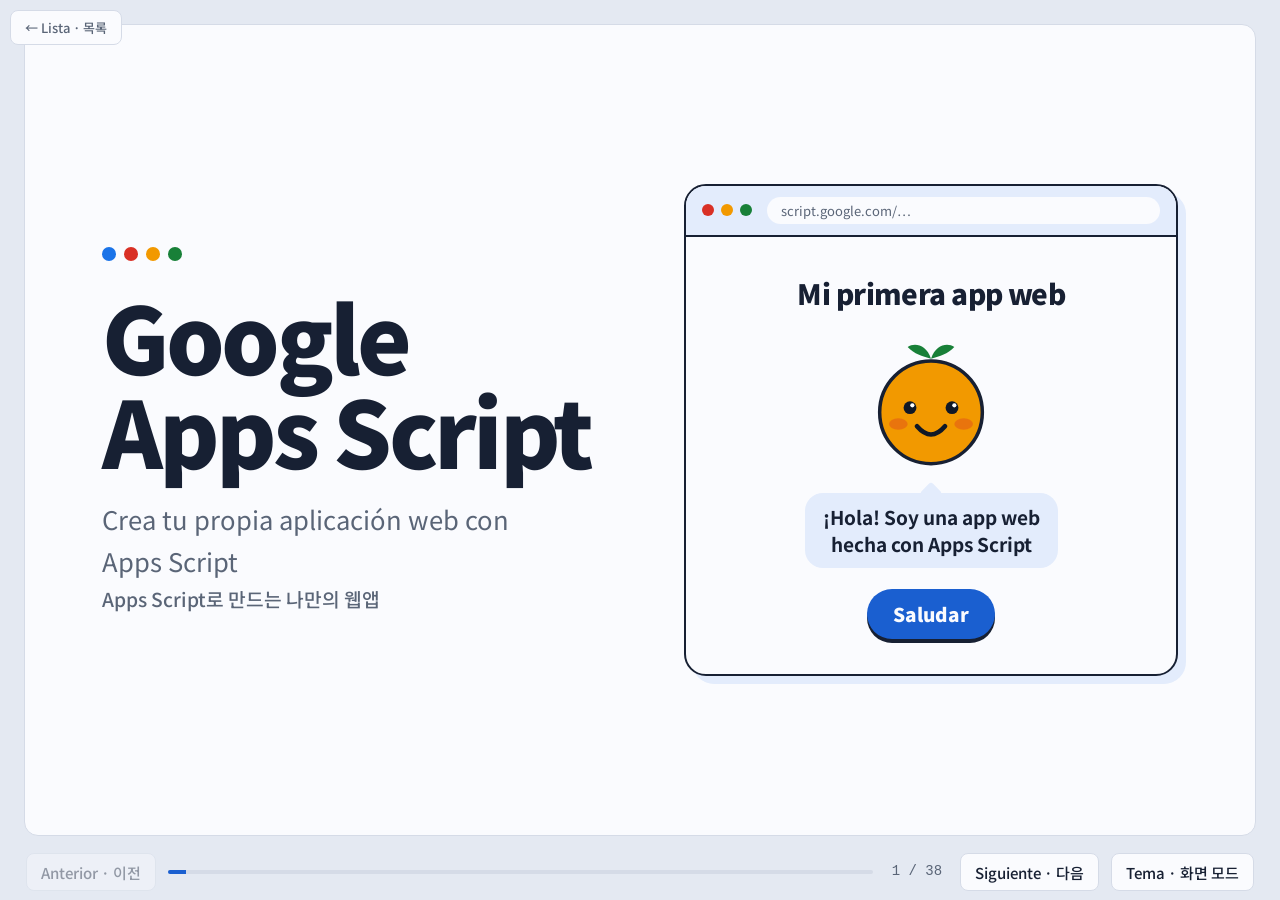
==== commit f521646c: "Apps Script 슬라이드에 들어가는 말, 도전 과제, 맺음말, 완성 앱 링크 추가 - 표지 뒤: AI 시대 교사가 직접 앱을 만드는 이유, 오늘 할 일 안내 - 파트 1~3 " ====
--- a/apps-script-intro.html
+++ b/apps-script-intro.html
@@ -181,6 +181,7 @@
   .slide.tight { padding-top: clamp(16px, 3.5vh, 40px); padding-bottom: clamp(16px, 3.5vh, 40px); }
   .slide.tight h2 { margin-bottom: clamp(10px, 1.8vh, 20px); }
   .win.code pre { font-size: clamp(12px, 1.05vw, 15px); line-height: 1.55; max-height: clamp(220px, 50vh, 620px); overflow: auto; tab-size: 2; }
+  .win pre.wrap { white-space: pre-wrap; font-family: var(--font); font-size: clamp(14px, 1.4vw, 19px); }
 
   /* Steps shown above a code window */
   .howto { list-style: none; margin: 0 0 clamp(10px, 1.8vh, 18px); padding: 0; display: flex; flex-wrap: wrap; gap: 8px; counter-reset: hw; }
@@ -366,8 +367,17 @@
   }
   .part.p2 .pnum { color: var(--g-green); }
   .part.p3 .pnum { color: var(--g-red); }
+  .part.p4 .pnum { color: var(--g-yellow); }
   .plabel { margin: 0 0 8px; font-size: clamp(18px, 2.2vw, 28px); font-weight: 700; color: var(--muted); }
   .part h2 { margin: 0; font-size: clamp(32px, 5.6vw, 72px); }
+  .demo-link {
+    display: inline-block; margin-top: clamp(18px, 3vh, 32px);
+    padding: 12px 22px; border-radius: 999px;
+    background: var(--accent); color: var(--stage); text-decoration: none;
+    font-weight: 700; font-size: clamp(15px, 1.7vw, 22px);
+  }
+  .demo-link:hover { filter: brightness(1.08); }
+  .demo-link:focus-visible { outline: 3px solid var(--g-yellow); outline-offset: 3px; }
 
   /* File roles flow */
   .flow { display: flex; align-items: stretch; gap: clamp(8px, 1.6vw, 20px); }
@@ -439,6 +449,32 @@
       </div>
     </section>
 
+    <!-- Intro: why teachers build their own apps -->
+    <section class="slide" aria-label="La era de la IA">
+      <div class="inner">
+        <h2>En la era de la IA, el docente crea sus propias apps<span class="ko">AI 시대, 교사가 필요한 앱을 직접 만들어 쓰는 시대</span></h2>
+        <div class="rows">
+          <div class="row"><h3>Antes<span class="ko">예전</span></h3><p>Buscar una app parecida o esperar a que alguien la hiciera<span class="ko">비슷한 앱을 찾거나, 누군가 만들어 주기를 기다림</span></p></div>
+          <div class="row"><h3>Ahora<span class="ko">지금</span></h3><p>Con la IA, tú mismo creas la app que tu clase necesita<span class="ko">AI와 함께 우리 반에 딱 맞는 앱을 직접 만듦</span></p></div>
+          <div class="row"><h3>La clave<span class="ko">핵심</span></h3><p>No hace falta ser programador: basta una buena idea<span class="ko">프로그래머가 아니어도 좋은 아이디어만 있으면 충분</span></p></div>
+        </div>
+      </div>
+    </section>
+
+    <!-- Intro: today's plan -->
+    <section class="slide" aria-label="Lo que haremos hoy">
+      <div class="inner">
+        <h2>Lo que haremos hoy<span class="ko">오늘 함께 할 일</span></h2>
+        <ol class="steps">
+          <li><span><b>Ruleta</b> · tu primera app web<span class="ko">돌림판 · 나의 첫 웹앱</span></span></li>
+          <li><span><b>Tablero de mensajes</b> · guardar datos en una hoja de cálculo<span class="ko">게시판 · 스프레드시트에 데이터 저장하기</span></span></li>
+          <li><span><b>Esquiva los misiles</b> · un juego con ranking<span class="ko">미사일 피하기 · 랭킹이 있는 게임</span></span></li>
+          <li><span><b>Tu propia app</b> · crea tu idea y compártela<span class="ko">나만의 웹앱 · 아이디어를 만들고 함께 공유하기</span></span></li>
+        </ol>
+        <p class="note">En cada práctica solo copias y pegas el código: ¡nadie se queda atrás!<span class="ko">실습마다 코드를 복사해서 붙여넣기만 하면 돼요. 누구나 따라 할 수 있어요!</span></p>
+      </div>
+    </section>
+
     <!-- Part 1 divider -->
     <section class="slide" aria-label="Parte 1">
       <div class="inner part">
@@ -446,6 +482,7 @@
         <div>
           <p class="plabel">Parte 1 · 파트 1</p>
           <h2>Introducción a Apps Script y la ruleta<span class="ko">Apps Script 소개와 돌림판 만들기</span></h2>
+          <a class="demo-link" href="https://script.google.com/macros/s/AKfycbyF8HLQw0EXPRY7GPhDf6Nev0-ZHLDKTKwvOjspv_y95IhIkMnrdUOsi03ODujH98T-PA/exec" target="_blank" rel="noopener">▶ Ver la ruleta terminada · 완성된 돌림판 미리 보기</a>
         </div>
       </div>
     </section>
@@ -781,6 +818,7 @@
         <div>
           <p class="plabel">Parte 2 · 파트 2</p>
           <h2>Tablero de mensajes con Hojas de cálculo<span class="ko">스프레드시트 연동 게시판 만들기</span></h2>
+          <a class="demo-link" href="https://script.google.com/macros/s/AKfycbwcX2AdboMtKNlbKpPZX2GAUguhRaU6MUO5g2lFMzeNd8V3wKVOGvmky741D5bW4LzFwg/exec" target="_blank" rel="noopener">▶ Ver el tablero terminado · 완성된 게시판 미리 보기</a>
         </div>
       </div>
     </section>
@@ -1362,6 +1400,7 @@
         <div>
           <p class="plabel">Parte 3 · 파트 3</p>
           <h2>Juego: esquiva los misiles<span class="ko">미사일 피하기 게임 만들기</span></h2>
+          <a class="demo-link" href="https://script.google.com/macros/s/AKfycbw4qQ9P5AMxi4UpHe-Q-gMdvM9ehsy2sPST9gR2cY1eesCxkYSqQUlJeGJaT0lgI3ZtgQ/exec" target="_blank" rel="noopener">▶ Ver el juego terminado · 완성된 게임 미리 보기</a>
         </div>
       </div>
     </section>
@@ -1975,10 +2014,75 @@
       </div>
     </section>
 
-    <!-- End -->
-    <section class="slide" aria-label="Final">
-      <div class="inner">
-        <h2>¡Pruébalo ahora!<span class="ko">지금 바로 해 보세요</span></h2>
+    <!-- Part 4 divider -->
+    <section class="slide" aria-label="Parte 4">
+      <div class="inner part p4">
+        <div class="pnum" aria-hidden="true">4</div>
+        <div>
+          <p class="plabel">Parte 4 · 파트 4</p>
+          <h2>Desafío: crea tu propia app<span class="ko">도전 : 나만의 웹앱 만들기</span></h2>
+        </div>
+      </div>
+    </section>
+
+    <!-- Your own idea -->
+    <section class="slide" aria-label="Tu idea">
+      <div class="inner">
+        <h2>Convierte tu idea en una app web<span class="ko">선생님의 아이디어를 웹앱으로 만들어 보세요</span></h2>
+        <p class="def">Un juego, una herramienta para la clase… <b>¡cualquier idea vale!</b><span class="ko">게임이든, 수업 도구든 무엇이든 좋아요!</span></p>
+        <ul class="svc" aria-label="Ideas de ejemplo">
+          <li><i style="background:var(--g-blue)"></i>Juego de repaso · 복습 게임</li>
+          <li><i style="background:var(--g-red)"></i>Cuestionario · 퀴즈</li>
+          <li><i style="background:var(--g-yellow)"></i>Temporizador · 타이머</li>
+          <li><i style="background:var(--g-green)"></i>Formar equipos · 모둠 뽑기</li>
+          <li><i style="background:var(--g-blue)"></i>Encuesta de clase · 학급 설문</li>
+          <li><i style="background:var(--muted)"></i>Registro de lectura · 독서 기록장</li>
+        </ul>
+      </div>
+    </section>
+
+    <!-- Prompt template -->
+    <section class="slide tight" aria-label="Pide ayuda a Gemini">
+      <div class="inner">
+        <h2>Pide ayuda a Gemini<span class="ko">Gemini에게 도움 요청하기</span></h2>
+        <ol class="howto">
+          <li><span>Copia el texto y completa los <b>[ ]</b><span class="ko">문장을 복사해서 [ ] 부분을 채우기</span></span></li>
+          <li><span>Pega el código en <b>Code.gs</b> e <b>index.html</b><span class="ko">실습 때처럼 Code.gs와 index.html에 붙여넣기</span></span></li>
+          <li><span>Implementar → Aplicación web<span class="ko">배포 → 웹 앱</span></span></li>
+        </ol>
+        <div class="win code">
+          <div class="win-bar"><i></i><i></i><i></i><span>Gemini · plantilla · 질문 틀</span><button class="copy-btn" type="button" data-target="prompt-my-app" aria-live="polite">Copiar · 복사</button></div>
+<pre id="prompt-my-app" class="wrap">Quiero crear una aplicación web con Google Apps Script.
+Idea: [describe aquí tu app]
+Quién la usa: [estudiantes / docentes]
+¿Guarda datos en una hoja de cálculo?: [sí / no]
+Hazla con 2 archivos: Code.gs e index.html.
+Que se vea bien en el celular y que los textos estén en español.
+Dame el código de cada archivo en un bloque separado, sin explicaciones.</pre>
+        </div>
+        <p class="note">Si algo falla, copia el mensaje de error y pregúntale a Gemini.<span class="ko">오류가 나면 오류 메시지를 그대로 복사해서 Gemini에게 물어보세요.</span></p>
+      </div>
+    </section>
+
+    <!-- Share on the board -->
+    <section class="slide" aria-label="Comparte tu app">
+      <div class="inner">
+        <h2>Comparte tu app en el tablero<span class="ko">게시판에 공유해 주세요</span></h2>
+        <ol class="steps">
+          <li><span>Copia la URL de tu app web publicada<span class="ko">배포한 웹앱 주소(URL) 복사하기</span></span></li>
+          <li><span>En el tablero del curso escribe: <b>Nombre</b> · <b>Título</b> (nombre de tu app) · <b>Contenido</b> (URL + una frase)<span class="ko">연수 게시판에 이름 · 제목(앱 이름) · 내용(주소 + 한 줄 소개) 올리기</span></span></li>
+          <li><span>Al final, ¡las abrimos y probamos juntos!<span class="ko">마지막에 함께 열어 보며 공유하는 시간을 가져요</span></span></li>
+        </ol>
+        <p class="note">Revisa que el acceso sea <b>Cualquier usuario</b>; si no, los demás no podrán abrirla.<span class="ko">액세스가 '모든 사용자'여야 다른 선생님들도 열어 볼 수 있어요.</span></p>
+      </div>
+    </section>
+
+    <!-- Closing -->
+    <section class="slide" aria-label="Cierre">
+      <div class="inner">
+        <h2>¡Gracias!<span class="ko">감사합니다</span></h2>
+        <p class="def">La mejor app para tu clase nace de tu propia experiencia. <b>La IA escribe el código; tú pones la idea.</b><span class="ko">우리 교실에 가장 좋은 앱은 선생님의 경험에서 나옵니다. 코드는 AI가, 아이디어는 선생님이.</span></p>
+        <p class="note">Hoy creaste tres apps web. Mañana, crea la que tu clase necesita.<span class="ko">오늘 웹앱 세 개를 만들었어요. 이제 우리 반에 필요한 앱을 직접 만들어 보세요.</span></p>
         <a class="link-box" href="https://script.google.com" target="_blank" rel="noopener">script.google.com</a>
       </div>
     </section>
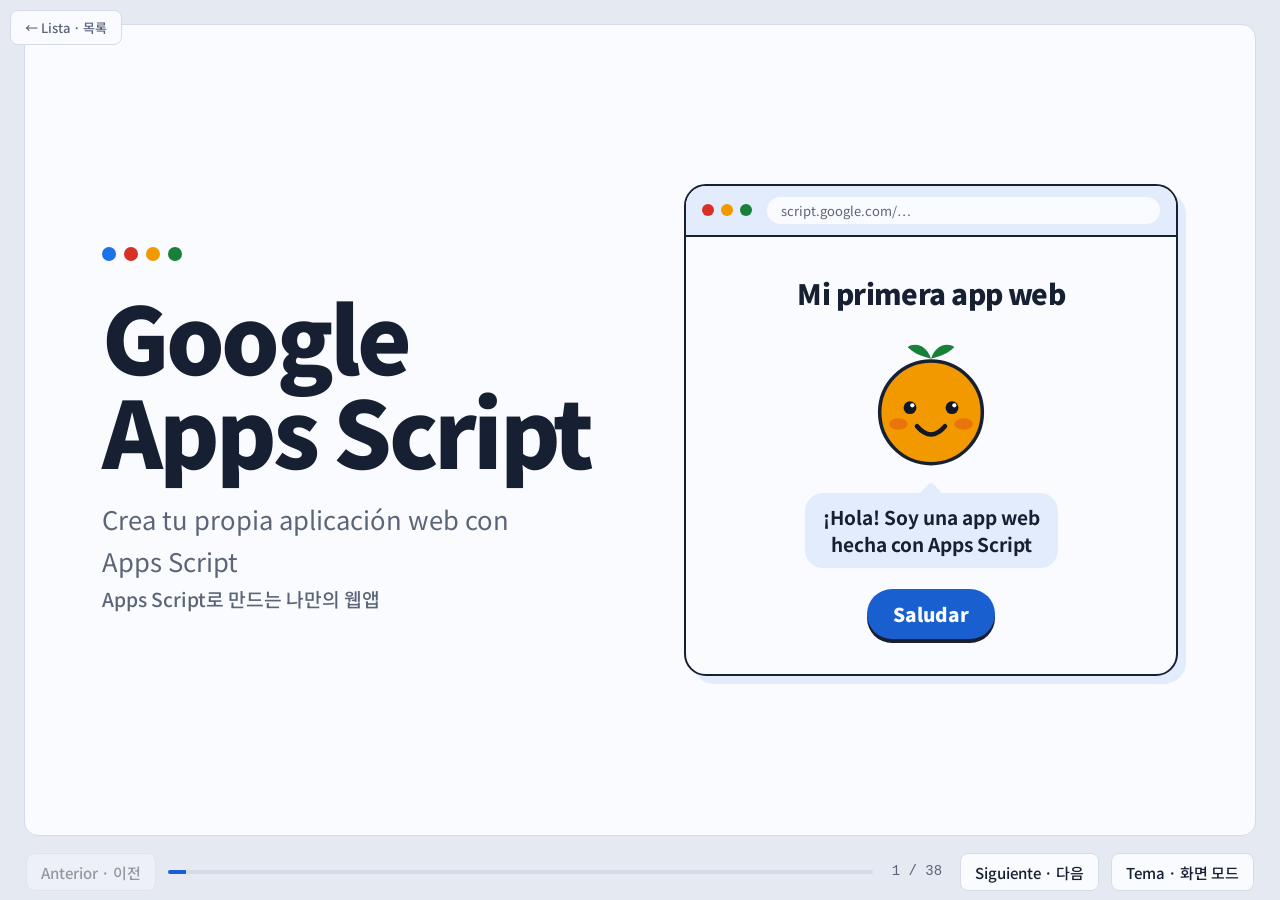
==== commit 611c900d: "게시판 완성 앱 링크를 영어 버전 배포 주소로 교체 Co-Authored-By: Claude Opus 5.5 <noreply@anthropic.com>" ====
--- a/apps-script-intro.html
+++ b/apps-script-intro.html
@@ -818,7 +818,7 @@
         <div>
           <p class="plabel">Parte 2 · 파트 2</p>
           <h2>Tablero de mensajes con Hojas de cálculo<span class="ko">스프레드시트 연동 게시판 만들기</span></h2>
-          <a class="demo-link" href="https://script.google.com/macros/s/AKfycbwcX2AdboMtKNlbKpPZX2GAUguhRaU6MUO5g2lFMzeNd8V3wKVOGvmky741D5bW4LzFwg/exec" target="_blank" rel="noopener">▶ Ver el tablero terminado · 완성된 게시판 미리 보기</a>
+          <a class="demo-link" href="https://script.google.com/macros/s/AKfycbzsN8JrJ15250cW2EuyHvTKH7Jqwu_4O7oJ7Hd8vmkIOtq8KfenGF1aliJ5RVldVUqn/exec" target="_blank" rel="noopener">▶ Ver el tablero terminado · 완성된 게시판 미리 보기</a>
         </div>
       </div>
     </section>
